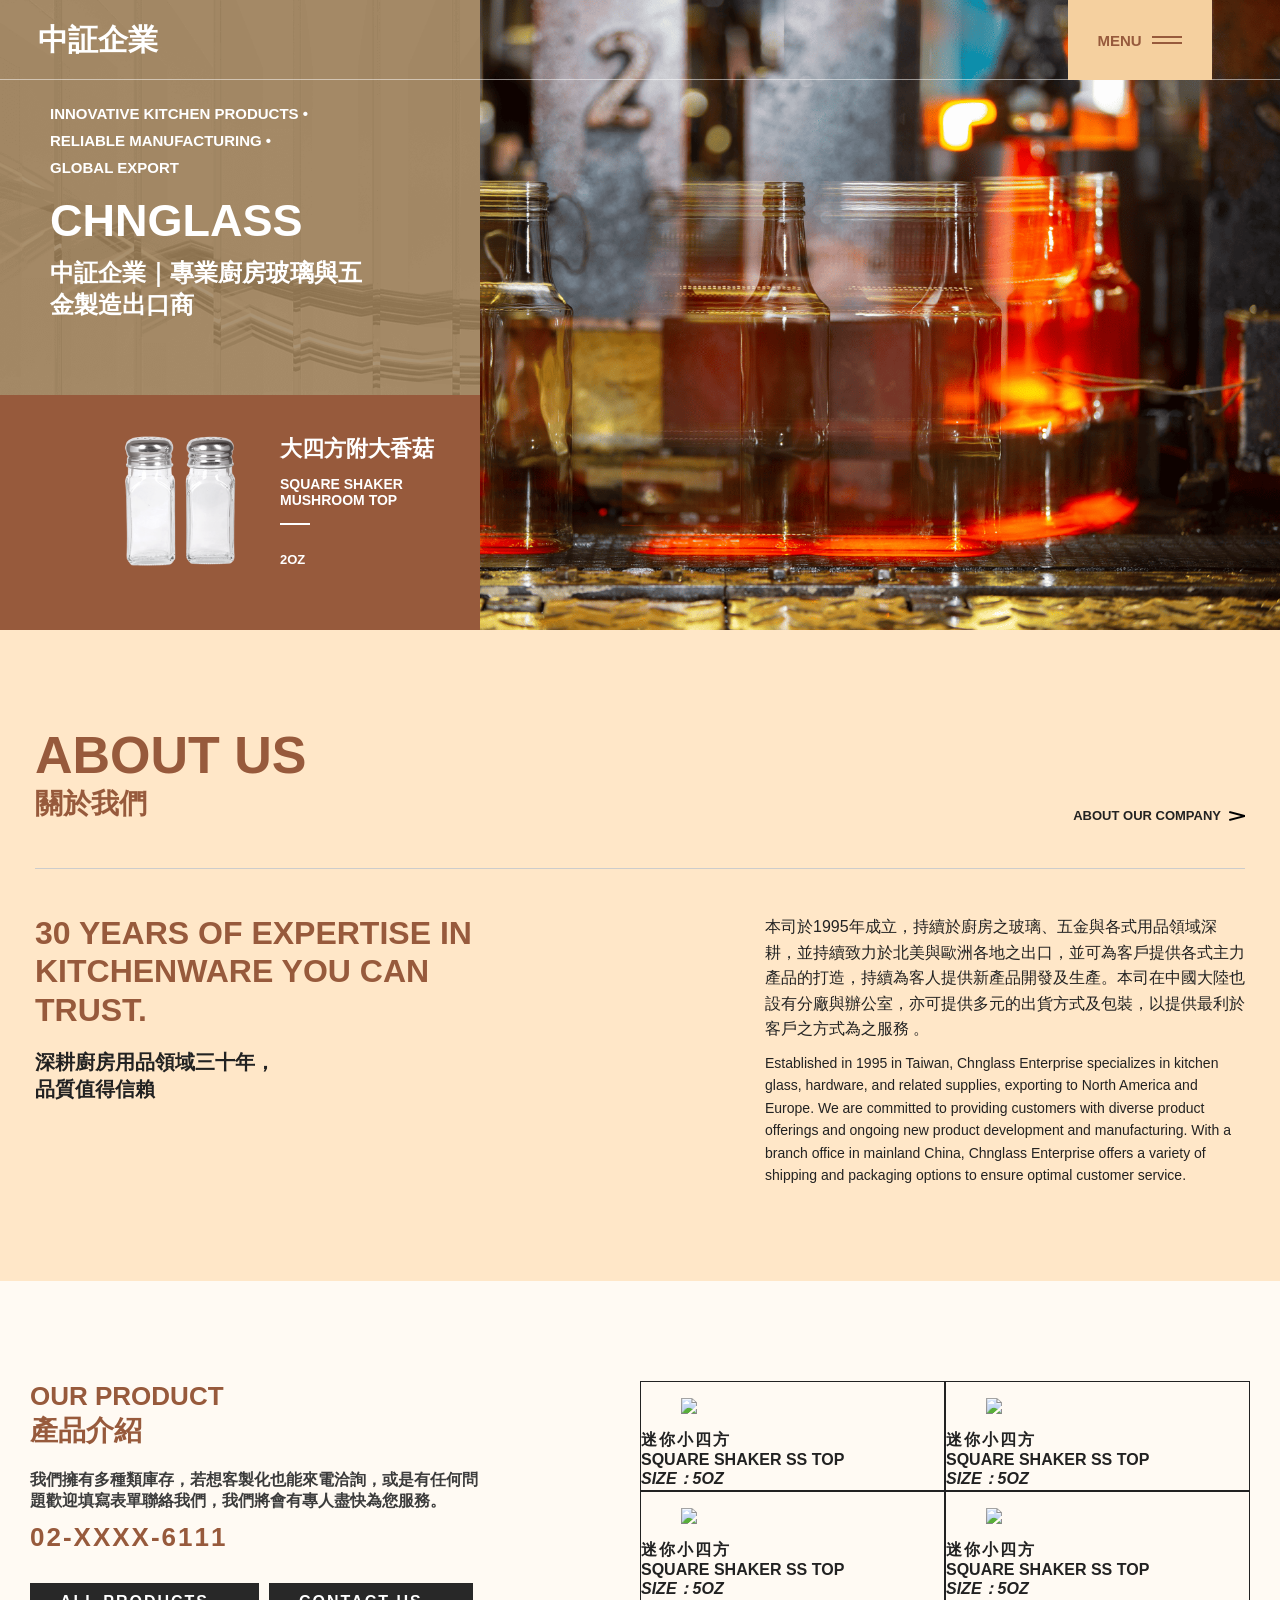
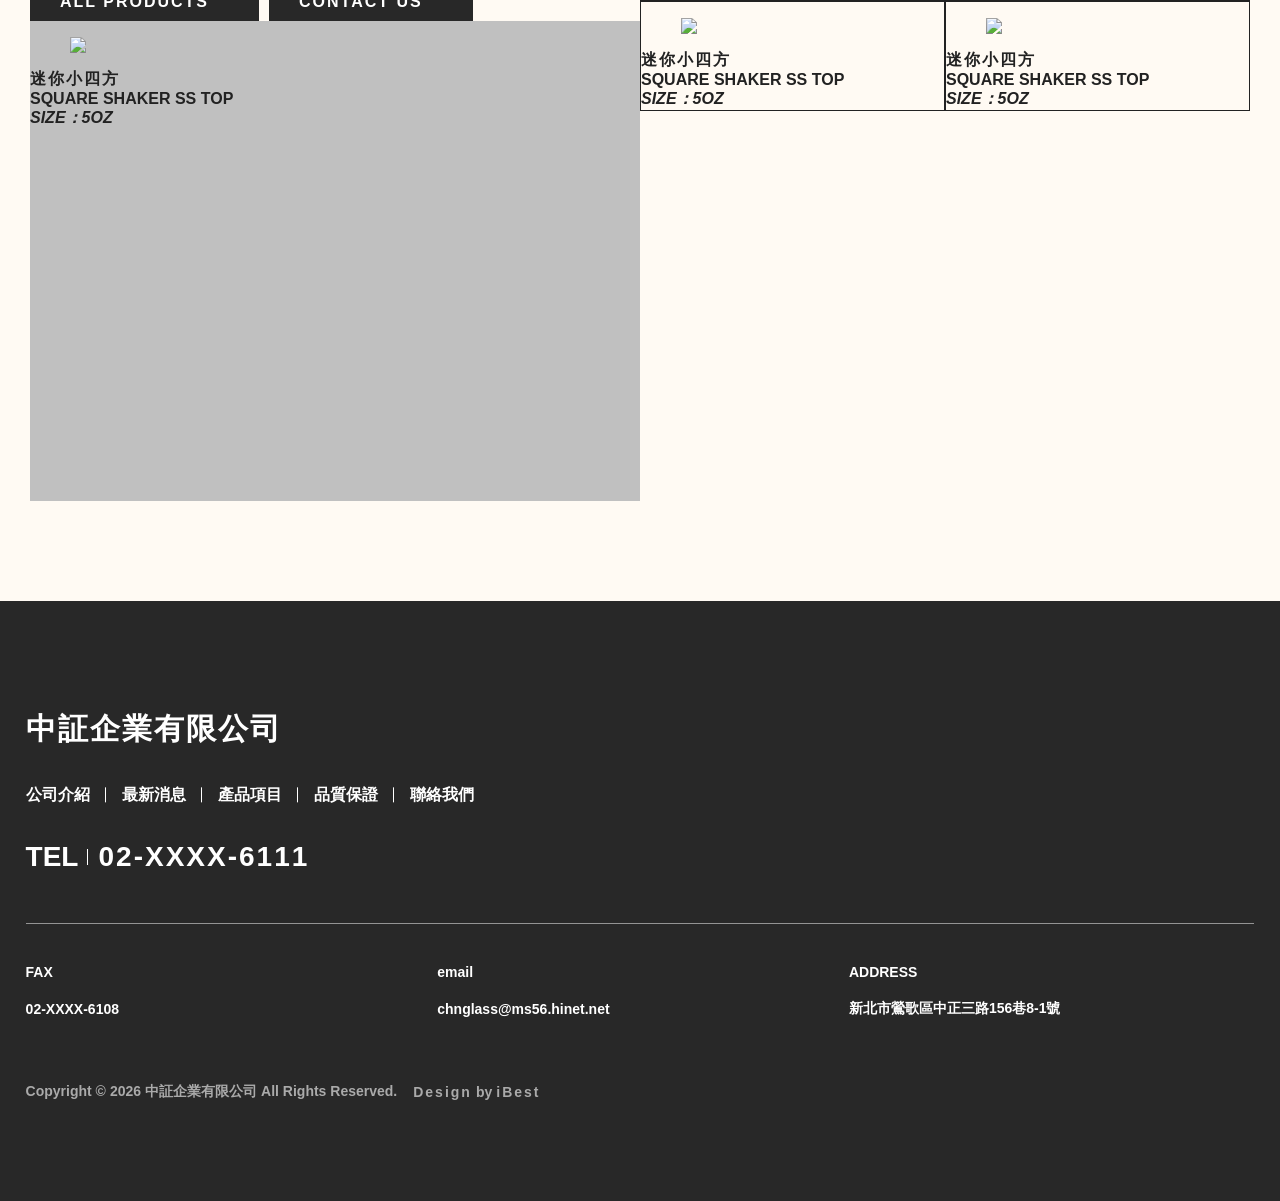
==== index.html @ 1c12baf4 "showCase 版型切版" ====
<!doctype html>
<html lang="en">
  <head>
    <meta charset="UTF-8" />
    <meta name="viewport" content="width=device-width, initial-scale=1.0" />
    <title>Chnglass</title>
    <link rel="stylesheet" href="./assets/css/style.css" />
  </head>

  <body>
    <div class="outerWrap">
      <header id="header" class="header"></header>
      <section class="hero">
        <div class="hero-inner">
          <div class="titleBox">
            <div class="titleBox-inner">
              <div class="subtitle">
                INNOVATIVE KITCHEN PRODUCTS • <br />
                RELIABLE MANUFACTURING •<br />
                GLOBAL EXPORT
              </div>
              <div class="title">CHNGLASS</div>
              <div class="text">中証企業｜專業廚房玻璃與五金製造出口商</div>
            </div>
          </div>
          <div class="carousel">
            <div class="img">
              <img src="./assets/images/10009.png" alt="" />
            </div>
            <div class="text">
              <div class="title">大四方附大香菇</div>
              <div class="subtitle">SQUARE SHAKER MUSHROOM TOP</div>
              <span class="model">2OZ</span>
            </div>
          </div>
          <div class="bg">
            <div class="img">
              <img src="./assets/images/banner_25.png" alt="" />
            </div>
          </div>
        </div>
      </section>
      <main id="mainArea" class="mainArea">
        <section class="aboutBox">
          <div class="about-inner">
            <div class="top">
              <div class="titleBox">
                <div class="subtitle">ABOUT US</div>
                <h2 class="title">關於我們</h2>
              </div>
              <div class="btnAbout">ABOUT OUR COMPANY</div>
            </div>
            <div class="content">
              <div class="titleBox">
                <p class="subtitle">
                  30 years of expertise in kitchenware you can trust.
                </p>
                <p class="title">
                  深耕廚房用品領域三十年，<br />
                  品質值得信賴
                </p>
              </div>
              <div class="textBox">
                <p class="textTW">
                  本司於1995年成立，持續於廚房之玻璃、五金與各式用品領域深耕，並持續致力於北美與歐洲各地之出口，並可為客戶提供各式主力產品的打造，持續為客人提供新產品開發及生產。本司在中國大陸也設有分廠與辦公室，亦可提供多元的出貨方式及包裝，以提供最利於客戶之方式為之服務
                  。
                </p>
                <p class="textEN">
                  Established in 1995 in Taiwan, Chnglass Enterprise specializes
                  in kitchen glass, hardware, and related supplies, exporting to
                  North America and Europe. We are committed to providing
                  customers with diverse product offerings and ongoing new
                  product development and manufacturing. With a branch office in
                  mainland China, Chnglass Enterprise offers a variety of
                  shipping and packaging options to ensure optimal customer
                  service.
                </p>
              </div>
            </div>
          </div>
        </section>
        <section class="showCase">
          <div class="showCase-inner">
            <div class="intro">
              <div class="titleBox">
                <div class="subtitle">OUR PRODUCT</div>
                <h2 class="title">產品介紹</h2>
                <div class="text">
                  我們擁有多種類庫存，若想客製化也能來電洽詢，或是有任何問題歡迎填寫表單聯絡我們，我們將會有專人盡快為您服務。
                </div>
              </div>
              <div class="tel">
                <a href="#" target="_blank">02-XXXX-6111</a>
              </div>
              <div class="btnArea">
                <div class="btn">
                  <a class=""> ALL PRODUCTS </a>
                </div>
                <div class="btn">
                  <a class=""> CONTACT US </a>
                </div>
              </div>
            </div>
            <div class="productBig">
              <div class="catalogItem">
                <figure class="img">
                  <a href="#">
                    <img
                      src="https://www.chnglasstw.com/upload/catalog_list_pic/twL_catalog_25E28_fFwiQ1LvOi.png"
                    />
                  </a>
                </figure>
                <div class="txt">
                  <div class="title">
                    <a href="#"> 迷你小四方 </a>
                  </div>
                  <div class="subtitle">SQUARE SHAKER SS TOP</div>
                  <em>SIZE：5OZ</em>
                </div>
              </div>
            </div>
            <div class="product">
              <div class="product-inner">
                <div class="card">
                  <figure class="img">
                    <a href="#">
                      <img
                        src="https://www.chnglasstw.com/upload/catalog_list_pic/twL_catalog_25E28_fFwiQ1LvOi.png"
                      />
                    </a>
                  </figure>
                  <div class="txt">
                    <div class="title">
                      <a href="#"> 迷你小四方 </a>
                    </div>
                    <div class="subtitle">SQUARE SHAKER SS TOP</div>
                    <em>SIZE：5OZ</em>
                  </div>
                </div>
                <div class="card">
                  <figure class="img">
                    <a href="#">
                      <img
                        src="https://www.chnglasstw.com/upload/catalog_list_pic/twL_catalog_25E28_fFwiQ1LvOi.png"
                      />
                    </a>
                  </figure>
                  <div class="txt">
                    <div class="title">
                      <a href="#"> 迷你小四方 </a>
                    </div>
                    <div class="subtitle">SQUARE SHAKER SS TOP</div>
                    <em>SIZE：5OZ</em>
                  </div>
                </div>
                <div class="card">
                  <figure class="img">
                    <a href="#">
                      <img
                        src="https://www.chnglasstw.com/upload/catalog_list_pic/twL_catalog_25E28_fFwiQ1LvOi.png"
                      />
                    </a>
                  </figure>
                  <div class="txt">
                    <div class="title">
                      <a href="#"> 迷你小四方 </a>
                    </div>
                    <div class="subtitle">SQUARE SHAKER SS TOP</div>
                    <em>SIZE：5OZ</em>
                  </div>
                </div>
                <div class="card">
                  <figure class="img">
                    <a href="#">
                      <img
                        src="https://www.chnglasstw.com/upload/catalog_list_pic/twL_catalog_25E28_fFwiQ1LvOi.png"
                      />
                    </a>
                  </figure>
                  <div class="txt">
                    <div class="title">
                      <a href="#"> 迷你小四方 </a>
                    </div>
                    <div class="subtitle">SQUARE SHAKER SS TOP</div>
                    <em>SIZE：5OZ</em>
                  </div>
                </div>
                <div class="card">
                  <figure class="img">
                    <a href="#">
                      <img
                        src="https://www.chnglasstw.com/upload/catalog_list_pic/twL_catalog_25E28_fFwiQ1LvOi.png"
                      />
                    </a>
                  </figure>
                  <div class="txt">
                    <div class="title">
                      <a href="#"> 迷你小四方 </a>
                    </div>
                    <div class="subtitle">SQUARE SHAKER SS TOP</div>
                    <em>SIZE：5OZ</em>
                  </div>
                </div>
                <div class="card">
                  <figure class="img">
                    <a href="#">
                      <img
                        src="https://www.chnglasstw.com/upload/catalog_list_pic/twL_catalog_25E28_fFwiQ1LvOi.png"
                      />
                    </a>
                  </figure>
                  <div class="txt">
                    <div class="title">
                      <a href="#"> 迷你小四方 </a>
                    </div>
                    <div class="subtitle">SQUARE SHAKER SS TOP</div>
                    <em>SIZE：5OZ</em>
                  </div>
                </div>
              </div>
            </div>
          </div>
        </section>
      </main>
      <footer id="footer" class="footer"></footer>
    </div>

    <script type="module" src="./assets/js/main.js"></script>
  </body>
</html>
---- assets/css/style.css ----
* {
  box-sizing: border-box;
}

body {
  color: #222;
  background: #d1d1d1;
  margin: 0;
  font-family: "Microsoft JhengHei", "PingFang TC", "Noto Sans TC", sans-serif;
  font-weight: 600;
}

img {
  width: 100%;
  display: block;
}

p {
  margin: 0;
  padding: 0;
}

a {
  display: block;
  text-decoration: none;
  color: inherit;
  font-weight: 600;
  letter-spacing: 2px;
}

ul {
  margin: 0;
  padding: 0;
}

li {
  list-style: none;
}

.header {
  position: fixed;
  top: 0;
  width: 100%;
}
.header .header-inner {
  position: relative;
  display: flex;
  justify-content: space-between;
  align-items: center;
  max-width: 1380px;
  height: 80px;
  margin: 0 auto;
  padding-inline: clamp(20px, 3vw, 50px);
  transition: background-color 0.6s ease 0.1s, padding 0.8s ease-in-out 0.1s;
  color: #fff;
}
.header .header-inner::after {
  content: "";
  position: absolute;
  top: 0;
  left: 0;
  width: 100%;
  height: 0;
  background: #975a3c;
  z-index: -1;
  transition: height 0.3s ease;
}
.header .header-inner::before {
  content: "";
  position: absolute;
  left: 50%;
  bottom: 0;
  transform: translateX(-50%);
  background-color: rgba(255, 255, 255, 0.5);
  height: 1px;
  width: 100%;
  z-index: -2;
}
.header .header-inner.is-scrolled::after {
  height: 100%;
}
.header .logo {
  font-size: 30px;
  font-weight: 600;
}
.header .rightBox {
  height: 100%;
}
.header .rightBox .menuToggler {
  display: flex;
  align-items: center;
  justify-content: center;
  gap: 10px;
  color: #975a3c;
  background-color: #f5d09f;
  font-size: 15px;
  font-weight: 800;
  width: 144px;
  height: 80px;
  padding: 10px;
  margin-right: 30px;
  cursor: pointer;
}
.header .rightBox .menuToggler .text {
  display: block;
}
.header .rightBox .menuToggler .text.close {
  display: none;
}
.header .rightBox .menuToggler .line {
  position: relative;
  width: 30px;
  height: 8px;
}
.header .rightBox .menuToggler .line::after, .header .rightBox .menuToggler .line::before {
  content: "";
  position: absolute;
  left: 0;
  height: 2px;
  width: 100%;
  background-color: #975a3c;
  transition: transform 0.2s;
}
.header .rightBox .menuToggler .line::before {
  top: 0;
}
.header .rightBox .menuToggler .line::after {
  bottom: 0;
}
.header .rightBox .menuToggler.is-open .text {
  display: none;
}
.header .rightBox .menuToggler.is-open .text.close {
  display: inline-block;
}
.header .rightBox .menuToggler.is-open .line::before {
  top: calc(50% - 1px);
  transform: rotate(45deg);
}
.header .rightBox .menuToggler.is-open .line::after {
  top: calc(50% - 1px);
  transform: rotate(-45deg);
}
.header .header-inner.is-scrolled {
  padding-inline: 50px;
}

.footer {
  background-color: #282828;
  color: #fff;
  padding-block: 100px;
}
.footer .footer-inner {
  max-width: 1310px;
  padding-inline: clamp(20px, 2vw, 35px);
  margin: 0 auto;
  display: flex;
  flex-direction: column;
  gap: 35px;
}
.footer .top {
  margin-top: 8px;
  display: flex;
  flex-wrap: wrap;
  justify-content: space-between;
  gap: 30px;
}
.footer .top .logo {
  font-size: 30px;
  font-weight: 600;
  cursor: pointer;
}
.footer .footerMenuBox .footerMenu {
  display: flex;
  gap: 16px;
  font-weight: 600;
}
.footer .footerMenuBox .footerMenu .menuItem {
  position: relative;
  transition: color 0.8s ease;
  cursor: pointer;
}
.footer .footerMenuBox .footerMenu .menuItem span {
  padding-right: 16px;
  position: relative;
}
@media (hover: hover) {
  .footer .footerMenuBox .footerMenu .menuItem:hover {
    color: #f5d09f;
  }
}
.footer .footerMenuBox .footerMenu .menuItem:not(:last-child) span::after {
  content: "";
  position: absolute;
  top: 50%;
  transform: translateY(-50%);
  right: 0;
  width: 1px;
  height: 90%;
  background-color: #fff;
}
.footer .footerInfo {
  font-size: 28px;
  font-style: normal;
}
.footer .footerInfo .tel {
  display: flex;
  margin-bottom: 50px;
}
.footer .footerInfo .tel .infoTitle {
  padding-right: 10px;
  margin-right: 10px;
  position: relative;
}
.footer .footerInfo .tel .infoTitle::after {
  content: "";
  position: absolute;
  top: 50%;
  transform: translateY(-50%);
  right: 0;
  width: 1px;
  height: 50%;
  background-color: #fff;
}
.footer .footerInfo .tel a {
  transition: color 0.8s ease;
  cursor: pointer;
}
@media (hover: hover) {
  .footer .footerInfo .tel a:hover {
    color: #f5d09f;
  }
}
.footer .footerInfo .infoList {
  display: flex;
  justify-content: space-between;
  border-top: 1px solid rgba(255, 255, 255, 0.5);
}
.footer .footerInfo .infoList .infoItem {
  flex: 0 0 33%;
  display: grid;
  gap: 20px;
  font-size: 14px;
  padding: 40px 0 30px;
}
.footer .copyrightBox {
  display: flex;
  align-items: center;
  gap: 16px;
  color: #aaaaaa;
  font-size: 14px;
}
.footer .copyrightBox .copyright p {
  display: flex;
  gap: 4px;
}
.footer .copyrightBox .ibestLink {
  display: flex;
  gap: 4px;
}

/* .outerWrap{
  width: 100%;
} */
.hero {
  color: #ffffff;
}
.hero .hero-inner {
  width: 100%;
  height: 100%;
  display: grid;
  grid-template-columns: repeat(8, 1fr);
  grid-template-rows: 62.63% 37.37%;
}
.hero .titleBox {
  grid-area: 1/1/2/4;
  display: flex;
  padding-top: 100px;
  padding-left: 50px;
  background-image: url(../images/banner-top.png);
  background-size: cover;
  background-repeat: no-repeat;
}
.hero .titleBox .titleBox-inner {
  max-width: 320px;
  margin-bottom: 100px;
  display: flex;
  flex-direction: column;
  gap: 10px;
}
.hero .titleBox .subtitle {
  font-size: 15px;
  font-weight: 600;
  line-height: 1.8;
}
.hero .titleBox .title {
  margin-top: 4px;
  font-size: 45px;
  font-weight: 900;
}
.hero .titleBox .text {
  font-size: 24px;
  font-weight: 900;
}
.hero .carousel {
  grid-area: 2/1/3/4;
  position: relative;
  background-color: #975a3c;
  display: flex;
  justify-content: flex-end;
}
.hero .carousel img {
  object-fit: cover;
  height: 200px;
  width: 200px;
}
.hero .carousel .text {
  width: 200px;
  height: 200px;
  display: flex;
  flex-direction: column;
  justify-content: flex-end;
  align-items: flex-start;
  gap: 12px;
}
.hero .carousel .text .title {
  font-size: 22px;
  font-weight: bolder;
}
.hero .carousel .text .subtitle {
  font-size: 14px;
  font-weight: bold;
}
.hero .carousel .text .subtitle::after {
  content: "";
  width: 30px;
  height: 2px;
  background-color: #fff;
  display: block;
  margin: 15px 0;
}
.hero .carousel .text .model {
  margin-bottom: 28px;
  font-size: 13px;
  font-weight: bold;
}
.hero .bg {
  grid-area: 1/4/3/9;
}
.hero .bg .img img {
  display: block;
  object-fit: cover;
}

.aboutBox {
  padding-block: 95px;
  background-color: #ffe7c8;
}
.aboutBox .about-inner {
  padding-inline: clamp(20px, 3vw, 35px);
}
.aboutBox .about-inner .top {
  display: flex;
  justify-content: space-between;
  align-items: flex-end;
  border-bottom: 1px solid #ccc;
  padding-bottom: 45px;
  margin-bottom: 45px;
}
.aboutBox .about-inner .top .titleBox {
  color: #975a3c;
  font-weight: bolder;
}
.aboutBox .about-inner .top .titleBox .subtitle {
  font-size: 52px;
}
.aboutBox .about-inner .top .titleBox .title {
  font-size: 28px;
  margin: 0;
}
.aboutBox .about-inner .top .btnAbout {
  position: relative;
  font-size: 13px;
  display: flex;
  align-items: center;
  gap: 8px;
  font-weight: 900;
}
.aboutBox .about-inner .top .btnAbout::after {
  content: "";
  width: 16px;
  height: 10px;
  right: 0;
  top: 0;
  background: url(/assets/images/arrow_btn.png);
  filter: brightness(0);
}
.aboutBox .about-inner .content {
  display: flex;
  justify-content: space-between;
  gap: 250px;
}
.aboutBox .about-inner .content .titleBox {
  flex: 1;
  font-weight: 900;
}
.aboutBox .about-inner .content .titleBox .subtitle {
  font-size: 32px;
  text-transform: uppercase;
  margin-bottom: 20px;
  color: #975a3c;
  line-height: 1.2;
}
.aboutBox .about-inner .content .titleBox .title {
  font-size: 20px;
}
.aboutBox .about-inner .content .textBox {
  flex: 1;
  font-weight: 500;
  line-height: 1.6;
}
.aboutBox .about-inner .content .textBox .textTw {
  font-size: 16px;
}
.aboutBox .about-inner .content .textBox .textEN {
  font-size: 14px;
  margin-top: 10px;
}

.showCase {
  padding-block: 100px;
  background: #fffaf3;
}
.showCase .showCase-inner {
  max-width: 1380px;
  margin: 0 auto;
  padding-inline: clamp(20px, 3vw, 30px);
  display: grid;
  grid-template-columns: repeat(4, 1fr);
  grid-template-rows: repeat(3, 1fr);
}
.showCase .intro {
  grid-area: 1/1/2/3;
  padding-right: 150px;
  color: #975a3c;
}
.showCase .intro .titleBox {
  margin-bottom: 10px;
  font-size: 26px;
}
.showCase .intro .titleBox .title {
  margin: 0;
  font-size: 28px;
}
.showCase .intro .titleBox .text {
  font-size: 16px;
  margin-top: 20px;
  color: #3c3c3c;
}
.showCase .intro .tel {
  font-size: 26px;
}
.showCase .intro .btnArea {
  margin-top: 30px;
  display: flex;
  gap: 10px;
}
.showCase .intro .btnArea .btn {
  cursor: pointer;
}
.showCase .intro .btnArea .btn a {
  padding: 10px 50px 10px 30px;
  background: #282828;
  color: #ffffff;
}
.showCase .productBig {
  grid-area: 2/1/4/3;
  background-color: #c0c0c0;
}
.showCase .product {
  grid-area: 1/3/4/5;
}
.showCase .product .product-inner {
  display: flex;
  flex-wrap: wrap;
}
.showCase .product .product-inner .card {
  flex: 0 0 50%;
  border: 1px solid;
}

/*# sourceMappingURL=style.css.map */
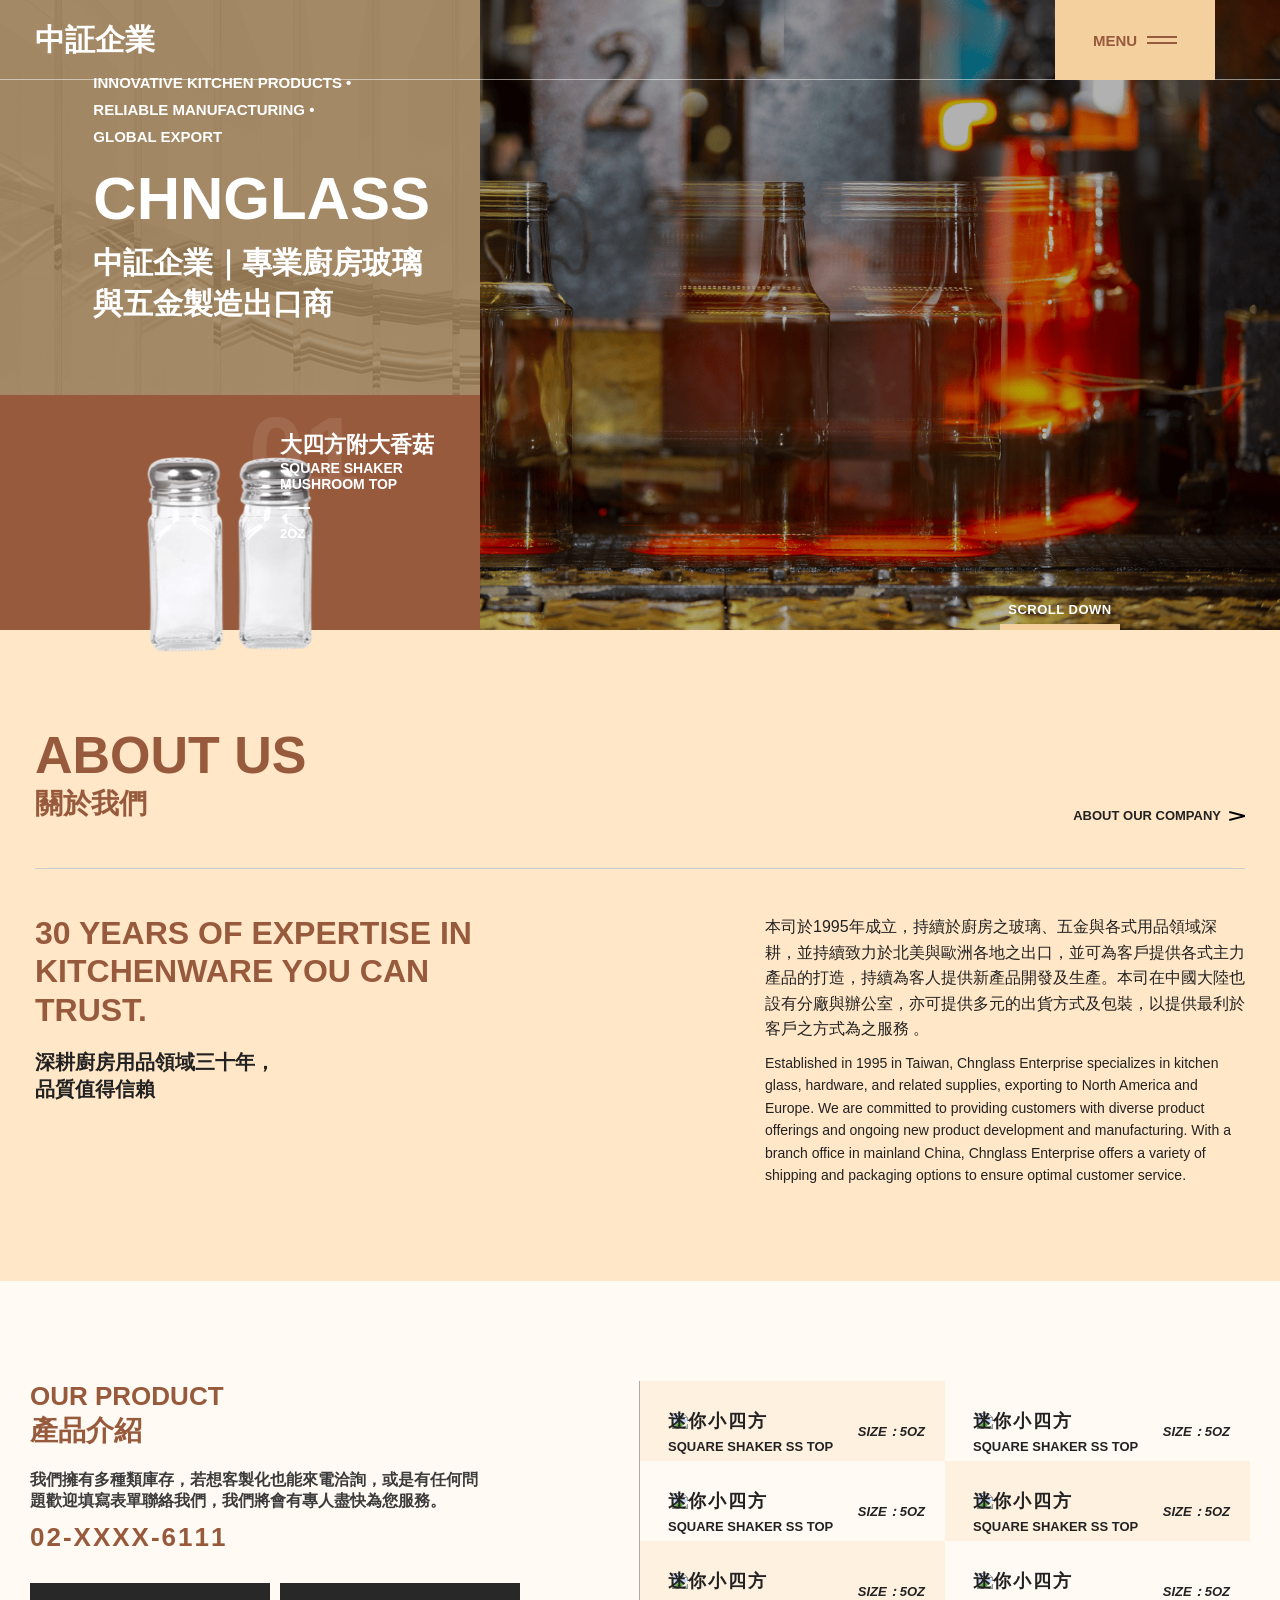
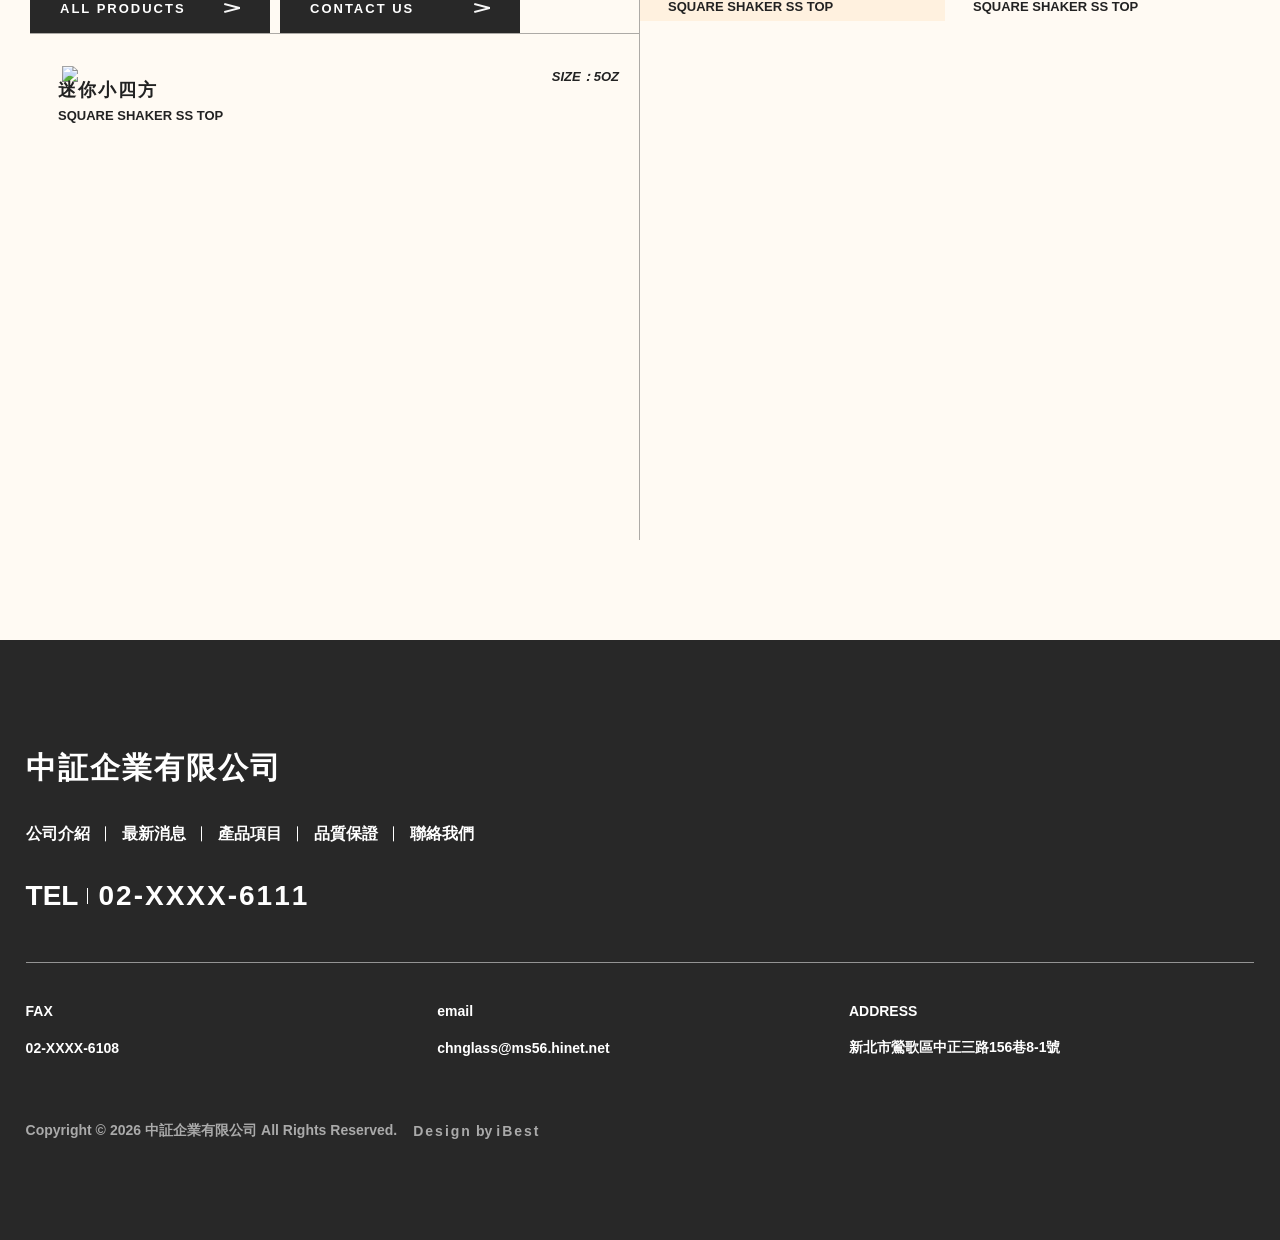
==== commit 723e68a0: "建立動畫" ====
--- a/index.html
+++ b/index.html
@@ -24,18 +24,27 @@
             </div>
           </div>
           <div class="carousel">
-            <div class="img">
-              <img src="./assets/images/10009.png" alt="" />
-            </div>
-            <div class="text">
-              <div class="title">大四方附大香菇</div>
-              <div class="subtitle">SQUARE SHAKER MUSHROOM TOP</div>
-              <span class="model">2OZ</span>
+            <div class="carousel-inner">
+              <span class="number">01</span>
+              <div class="img">
+                <img src="./assets/images/10009.png" alt="" />
+              </div>
+
+              <div class="text">
+                <div class="title">大四方附大香菇</div>
+                <div class="subtitle">SQUARE SHAKER MUSHROOM TOP</div>
+                <span class="model">2OZ</span>
+              </div>
             </div>
           </div>
           <div class="bg">
             <div class="img">
-              <img src="./assets/images/banner_25.png" alt="" />
+              <img src="./assets/images/banner___25F26YaUmQ.png" alt="" />
+            </div>
+            <div class="scrollDown">
+              <!--scrollDown-->
+              <span class="text">SCROLL DOWN</span>
+              <span class="line"></span>
             </div>
           </div>
         </div>
@@ -102,7 +111,7 @@
               </div>
             </div>
             <div class="productBig">
-              <div class="catalogItem">
+              <div class="card">
                 <figure class="img">
                   <a href="#">
                     <img
--- a/assets/css/style.css
+++ b/assets/css/style.css
@@ -41,6 +41,7 @@
   position: fixed;
   top: 0;
   width: 100%;
+  z-index: 100;
 }
 .header .header-inner {
   position: relative;
@@ -50,7 +51,7 @@
   max-width: 1380px;
   height: 80px;
   margin: 0 auto;
-  padding-inline: clamp(20px, 3vw, 50px);
+  padding-inline: clamp(20px, 3vw, 35px);
   transition: background-color 0.6s ease 0.1s, padding 0.8s ease-in-out 0.1s;
   color: #fff;
 }
@@ -95,7 +96,7 @@
   background-color: #f5d09f;
   font-size: 15px;
   font-weight: 800;
-  width: 144px;
+  width: 160px;
   height: 80px;
   padding: 10px;
   margin-right: 30px;
@@ -275,14 +276,17 @@
 .hero .titleBox {
   grid-area: 1/1/2/4;
   display: flex;
+  align-items: center;
+  justify-content: flex-end;
   padding-top: 100px;
-  padding-left: 50px;
   background-image: url(../images/banner-top.png);
   background-size: cover;
   background-repeat: no-repeat;
 }
 .hero .titleBox .titleBox-inner {
-  max-width: 320px;
+  flex: 0 0 60%;
+  margin-right: 50px;
+  max-width: 340px;
   margin-bottom: 100px;
   display: flex;
   flex-direction: column;
@@ -295,11 +299,11 @@
 }
 .hero .titleBox .title {
   margin-top: 4px;
-  font-size: 45px;
+  font-size: 60px;
   font-weight: 900;
 }
 .hero .titleBox .text {
-  font-size: 24px;
+  font-size: 30px;
   font-weight: 900;
 }
 .hero .carousel {
@@ -309,18 +313,33 @@
   display: flex;
   justify-content: flex-end;
 }
-.hero .carousel img {
+.hero .carousel .carousel-inner {
+  width: 400px;
+}
+.hero .carousel .number {
+  position: absolute;
+  top: 0;
+  right: 120px;
+  font-size: 100px;
+  color: rgba(255, 255, 255, 0.1);
+  z-index: 0;
+}
+.hero .carousel .img {
+  position: absolute;
+  z-index: 1;
+}
+.hero .carousel .img img {
   object-fit: cover;
-  height: 200px;
-  width: 200px;
+  height: 300px;
+  width: 300px;
 }
 .hero .carousel .text {
+  position: absolute;
+  right: 0;
+  bottom: 0;
   width: 200px;
   height: 200px;
-  display: flex;
-  flex-direction: column;
-  justify-content: flex-end;
-  align-items: flex-start;
+  z-index: 1;
   gap: 12px;
 }
 .hero .carousel .text .title {
@@ -345,11 +364,61 @@
   font-weight: bold;
 }
 .hero .bg {
+  position: relative;
   grid-area: 1/4/3/9;
 }
 .hero .bg .img img {
   display: block;
   object-fit: cover;
+  filter: brightness(0.7);
+}
+.hero .bg .scrollDown {
+  position: absolute;
+  bottom: 0px;
+  left: 65%;
+  width: 120px;
+  cursor: pointer;
+  z-index: 2;
+}
+.hero .bg .scrollDown .text {
+  display: block;
+  margin-bottom: 13px;
+  font-size: 13px;
+  font-weight: 900;
+  letter-spacing: 0.5px;
+  text-align: center;
+  font-family: "Raleway", sans-serif;
+}
+.hero .bg .scrollDown .line {
+  position: absolute;
+  bottom: 0px;
+  right: 0;
+  height: 6px;
+  background: rgba(245, 208, 159, 0.6);
+  width: 120px;
+  overflow: hidden;
+}
+.hero .bg .scrollDown .line:before {
+  content: "";
+  position: absolute;
+  left: 0;
+  top: 0;
+  height: 6px;
+  width: 100%;
+  background: #f5d09f;
+  animation: identifier 2.5s linear infinite;
+}
+@keyframes identifier {
+  0% {
+    width: 0;
+  }
+  50% {
+    width: 100%;
+    transform: translateX(0%);
+  }
+  100% {
+    transform: translateX(100%);
+  }
 }
 
 .aboutBox {
@@ -358,6 +427,8 @@
 }
 .aboutBox .about-inner {
   padding-inline: clamp(20px, 3vw, 35px);
+  max-width: 1380px;
+  margin: 0 auto;
 }
 .aboutBox .about-inner .top {
   display: flex;
@@ -443,6 +514,8 @@
   grid-area: 1/1/2/3;
   padding-right: 150px;
   color: #975a3c;
+  border-right: 1px solid rgba(51, 51, 51, 0.4);
+  border-bottom: 1px solid rgba(51, 51, 51, 0.4);
 }
 .showCase .intro .titleBox {
   margin-bottom: 10px;
@@ -469,13 +542,123 @@
   cursor: pointer;
 }
 .showCase .intro .btnArea .btn a {
+  position: relative;
+  display: flex;
+  align-items: center;
   padding: 10px 50px 10px 30px;
   background: #282828;
   color: #ffffff;
+  font-size: 13px;
+  font-weight: 900;
+  min-width: 240px;
+  height: 50px;
+  z-index: 1;
+  overflow: hidden;
+}
+.showCase .intro .btnArea .btn a::before {
+  position: absolute;
+  content: "";
+  background-color: #975a3c;
+  left: 0;
+  top: 0px;
+  width: 100%;
+  height: 100%;
+  z-index: -1;
+  transform: translateX(-100%);
+  transition: transform 0.6s ease;
+}
+.showCase .intro .btnArea .btn a::after {
+  content: "";
+  position: absolute;
+  background-image: url(/assets/images/arrow_btn.png);
+  background-repeat: no-repeat;
+  top: calc(50% - 5px);
+  right: 30px;
+  width: 16px;
+  height: 10px;
+  transition: transform 0.6s ease;
+}
+.showCase .intro .btnArea .btn:hover a::before {
+  transform: translateX(0%);
+}
+.showCase .intro .btnArea .btn:hover a::after {
+  transform: translateX(10px);
+}
+.showCase .productBig figure,
+.showCase .product figure {
+  margin: 16px;
+}
+.showCase .productBig .card,
+.showCase .product .card {
+  position: relative;
+  cursor: pointer;
+}
+.showCase .productBig .card .img,
+.showCase .product .card .img {
+  padding: 16px;
+}
+.showCase .productBig .card .img img,
+.showCase .product .card .img img {
+  object-fit: cover;
+}
+.showCase .productBig .card .txt,
+.showCase .product .card .txt {
+  position: absolute;
+  width: 100%;
+  height: 100%;
+  top: 0;
+  padding: 28px;
+}
+.showCase .productBig .card .txt .title,
+.showCase .product .card .txt .title {
+  font-size: 18px;
+  font-weight: bolder;
+  margin-bottom: 6px;
+  transition: color 0.8s ease;
+}
+.showCase .productBig .card .txt .subtitle,
+.showCase .product .card .txt .subtitle {
+  font-size: 13px;
+}
+.showCase .productBig .card .txt em,
+.showCase .product .card .txt em {
+  position: absolute;
+  right: 0;
+  bottom: 0;
+  padding: 20px;
+  font-size: 13px;
+}
+.showCase .productBig .card:hover .img,
+.showCase .product .card:hover .img {
+  animation: shockAni 0.6s ease-in-out infinite;
+}
+.showCase .productBig .card:hover .title,
+.showCase .product .card:hover .title {
+  color: #975a3c;
+}
+@keyframes shockAni {
+  0% {
+    transform: rotate(0deg);
+  }
+  20% {
+    transform: rotate(10deg);
+  }
+  40% {
+    transform: rotate(-10deg);
+  }
+  60% {
+    transform: rotate(10deg);
+  }
+  80% {
+    transform: rotate(-10deg);
+  }
+  100% {
+    transform: rotate(0deg);
+  }
 }
 .showCase .productBig {
   grid-area: 2/1/4/3;
-  background-color: #c0c0c0;
+  border-right: 1px solid rgba(51, 51, 51, 0.4);
 }
 .showCase .product {
   grid-area: 1/3/4/5;
@@ -486,7 +669,10 @@
 }
 .showCase .product .product-inner .card {
   flex: 0 0 50%;
-  border: 1px solid;
+}
+.showCase .product .product-inner .card:nth-child(4n+1),
+.showCase .product .product-inner .card:nth-child(4n+4) {
+  background-color: #fff1df;
 }
 
 /*# sourceMappingURL=style.css.map */
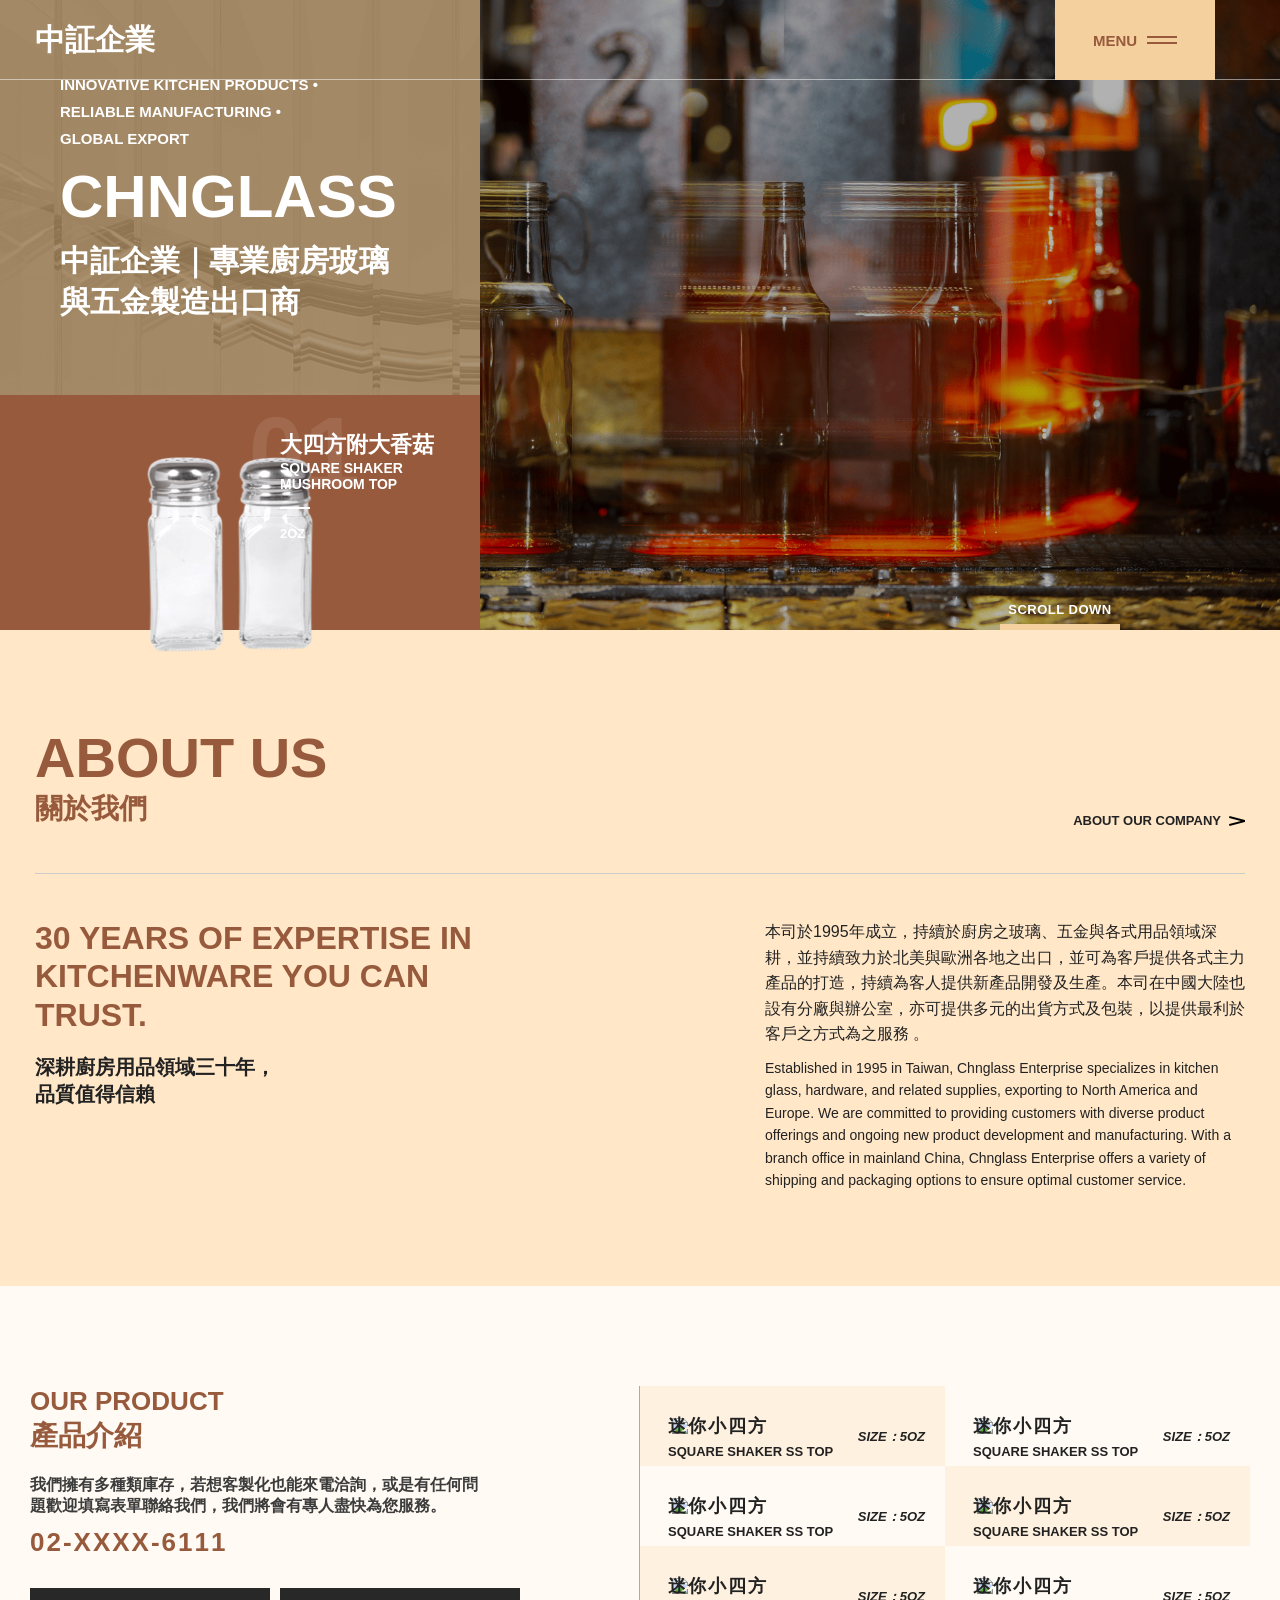
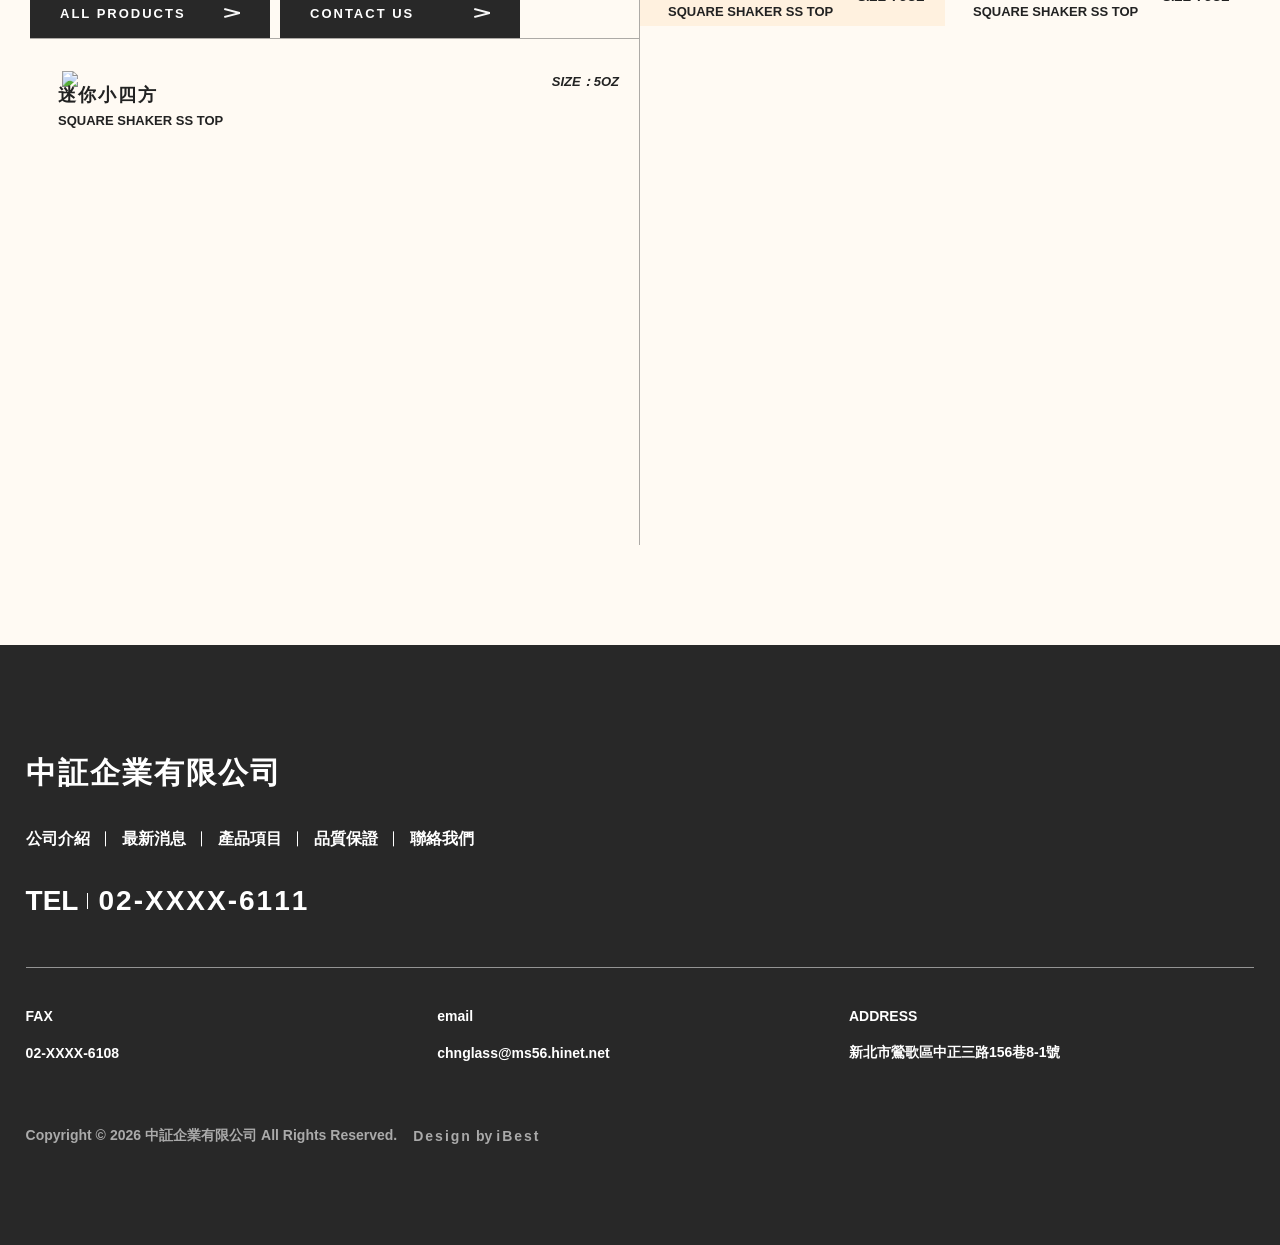
==== commit 139be40b: "命名調整" ====
--- a/index.html
+++ b/index.html
@@ -14,13 +14,13 @@
         <div class="hero-inner">
           <div class="titleBox">
             <div class="titleBox-inner">
-              <div class="subtitle">
+              <div class="text">
                 INNOVATIVE KITCHEN PRODUCTS • <br />
                 RELIABLE MANUFACTURING •<br />
                 GLOBAL EXPORT
               </div>
               <div class="title">CHNGLASS</div>
-              <div class="text">中証企業｜專業廚房玻璃與五金製造出口商</div>
+              <div class="subtitle">中証企業｜專業廚房玻璃與五金製造出口商</div>
             </div>
           </div>
           <div class="carousel">
@@ -54,8 +54,8 @@
           <div class="about-inner">
             <div class="top">
               <div class="titleBox">
-                <div class="subtitle">ABOUT US</div>
-                <h2 class="title">關於我們</h2>
+                <div class="title">ABOUT US</div>
+                <h2 class="subtitle">關於我們</h2>
               </div>
               <div class="btnAbout">ABOUT OUR COMPANY</div>
             </div>
--- a/assets/css/style.css
+++ b/assets/css/style.css
@@ -284,27 +284,25 @@
   background-repeat: no-repeat;
 }
 .hero .titleBox .titleBox-inner {
-  flex: 0 0 60%;
-  margin-right: 50px;
   max-width: 340px;
+  margin-right: 80px;
   margin-bottom: 100px;
   display: flex;
   flex-direction: column;
   gap: 10px;
 }
+.hero .titleBox .title {
+  font-size: 60px;
+  font-weight: 900;
+}
 .hero .titleBox .subtitle {
+  font-size: 30px;
+  font-weight: 700;
+}
+.hero .titleBox .text {
   font-size: 15px;
   font-weight: 600;
   line-height: 1.8;
-}
-.hero .titleBox .title {
-  margin-top: 4px;
-  font-size: 60px;
-  font-weight: 900;
-}
-.hero .titleBox .text {
-  font-size: 30px;
-  font-weight: 900;
 }
 .hero .carousel {
   grid-area: 2/1/3/4;
@@ -442,10 +440,11 @@
   color: #975a3c;
   font-weight: bolder;
 }
+.aboutBox .about-inner .top .titleBox .title {
+  font-size: 56px;
+  margin: 0;
+}
 .aboutBox .about-inner .top .titleBox .subtitle {
-  font-size: 52px;
-}
-.aboutBox .about-inner .top .titleBox .title {
   font-size: 28px;
   margin: 0;
 }
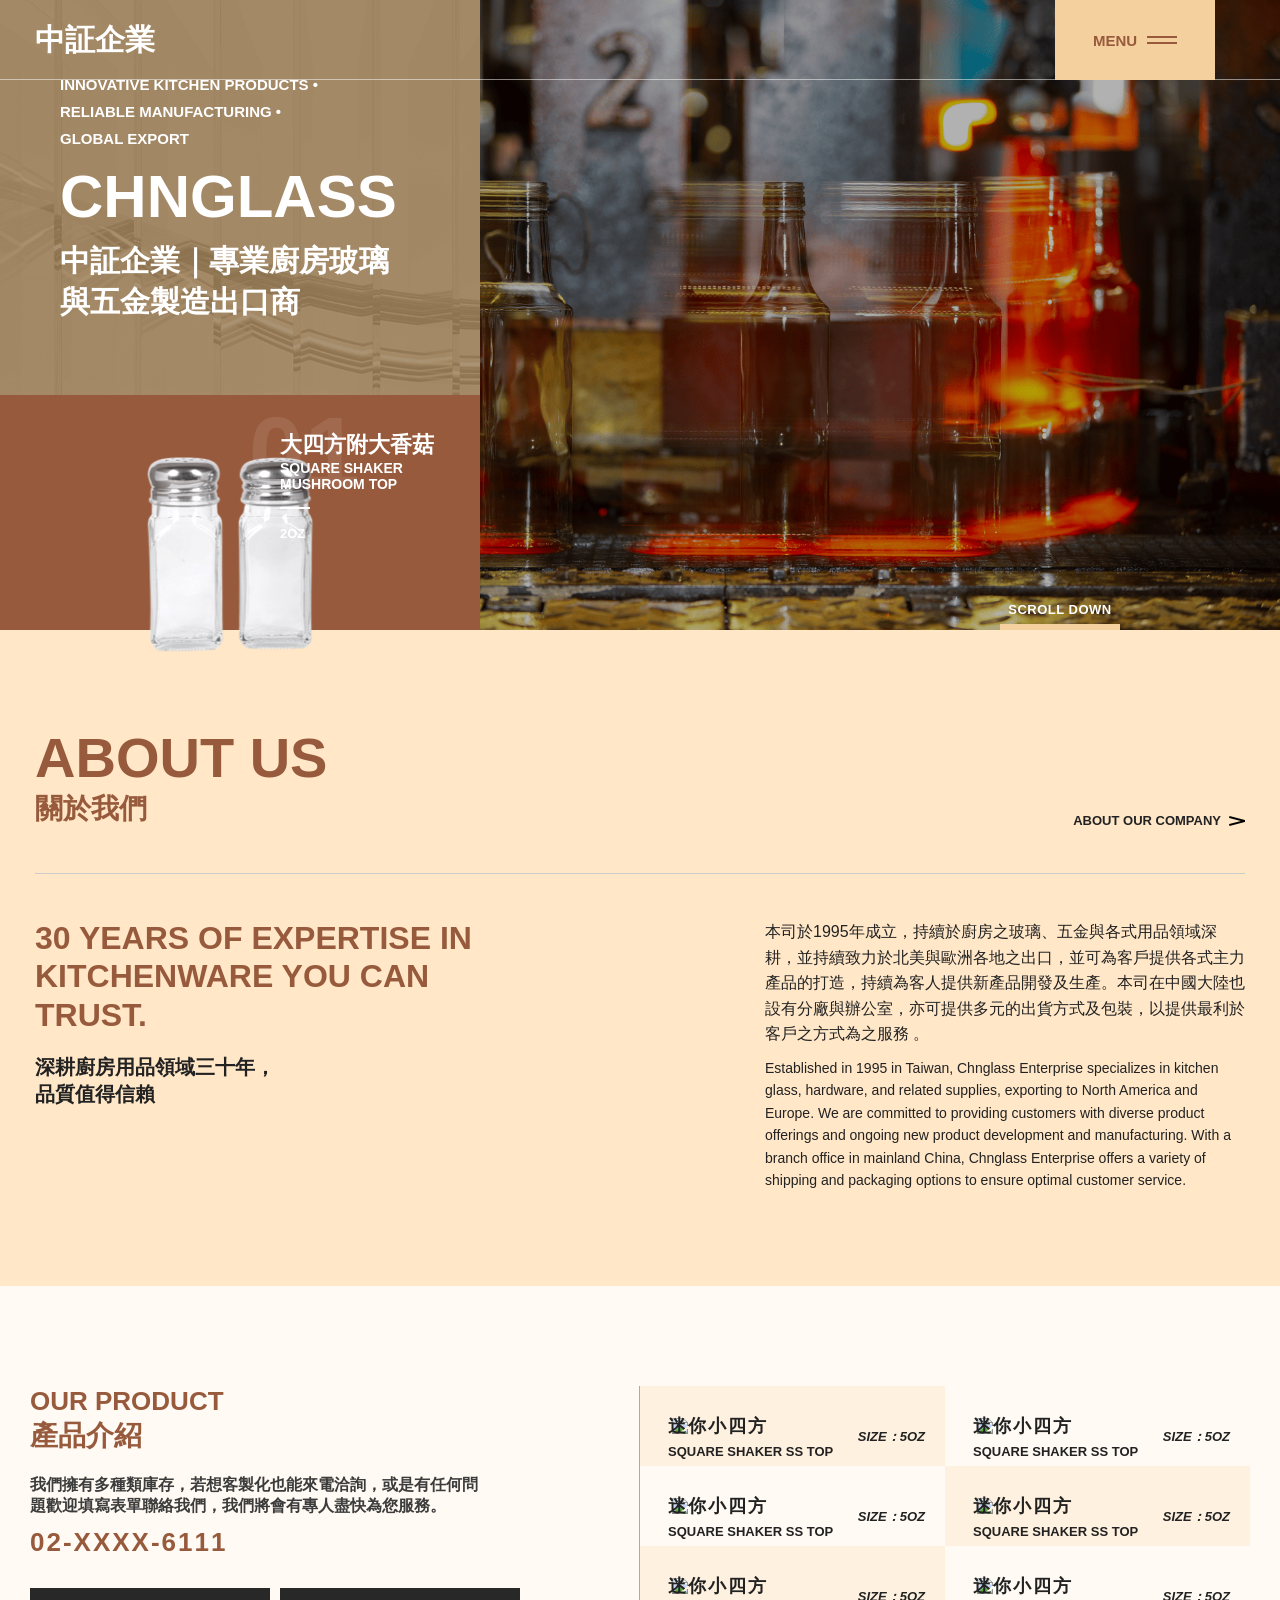
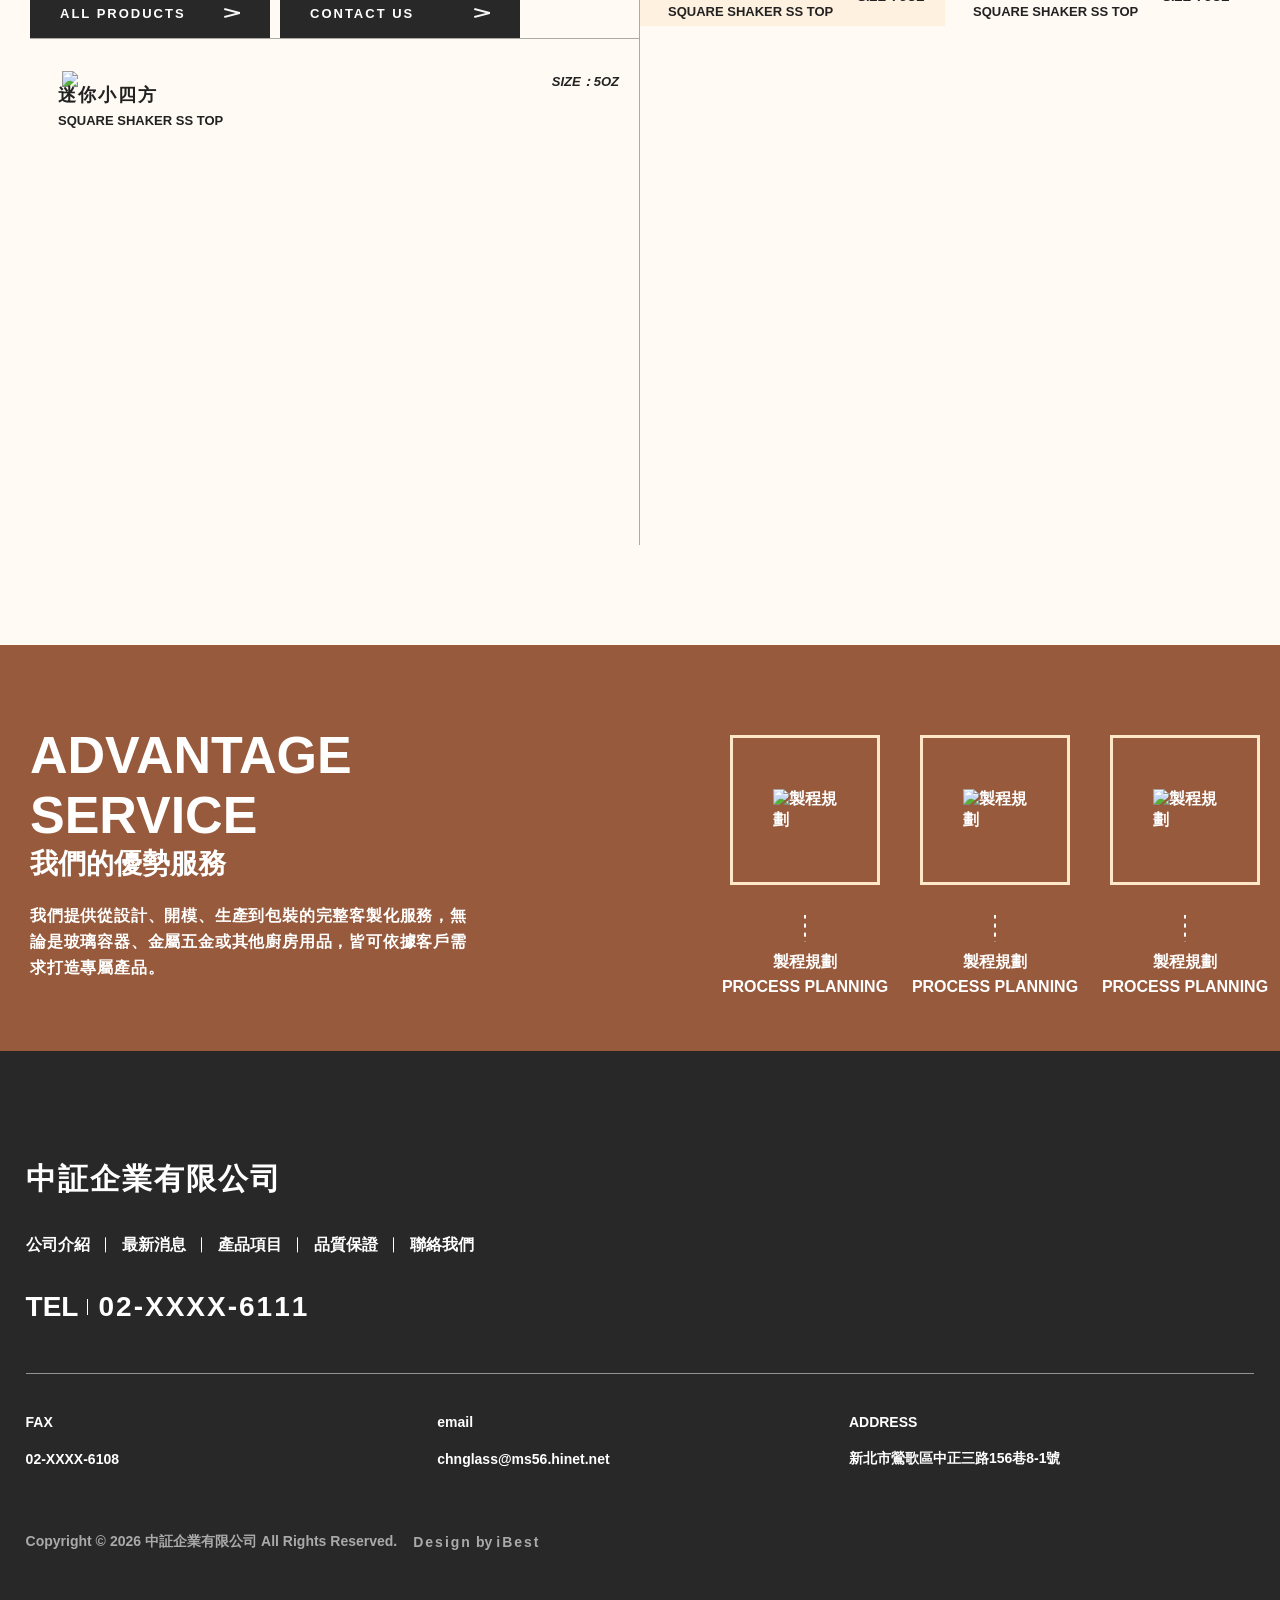
==== commit 97c61f90: "圖案製作" ====
--- a/index.html
+++ b/index.html
@@ -230,6 +230,66 @@
             </div>
           </div>
         </section>
+        <section class="advantage">
+          <div class="advantage-inner">
+            <div class="titleBox">
+              <div class="title">ADVANTAGE SERVICE</div>
+              <h2 class="subtitle">我們的優勢服務</h2>
+              <div class="text">
+                我們提供從設計、開模、生產到包裝的完整客製化服務，無論是玻璃容器、金屬五金或其他廚房用品，皆可依據客戶需求打造專屬產品。
+              </div>
+            </div>
+            <div class="dataBOx">
+              <div class="item">
+                <figure class="Img">
+                  <img
+                    alt="製程規劃"
+                    style="opacity: 1"
+                    src="https://www.chnglasstw.com/upload/marqueepic_list/Advantages1-1__25F0419BBh.png"
+                  />
+                  <div class="circle"></div>
+                </figure>
+
+                <div class="txt">
+                  <div class="title">製程規劃</div>
+                  <div class="textEditor">
+                    <p>PROCESS PLANNING</p>
+                  </div>
+                </div>
+              </div>
+              <div class="item">
+                <figure class="Img">
+                  <img
+                    alt="製程規劃"
+                    style="opacity: 1"
+                    src="https://www.chnglasstw.com/upload/marqueepic_list/Advantages1-1__25F0419BBh.png"
+                  />
+                  <div class="circle"></div>
+                </figure>
+
+                <div class="txt">
+                  <div class="title">製程規劃</div>
+                  <div class="textEditor"><p>PROCESS PLANNING</p></div>
+                </div>
+              </div>
+              <div class="item">
+                <figure class="Img">
+                  <img
+                    alt="製程規劃"
+                    style="opacity: 1"
+                    src="https://www.chnglasstw.com/upload/marqueepic_list/Advantages1-1__25F0419BBh.png"
+                  />
+                  <div class="circle"></div>
+                </figure>
+
+                <div class="txt">
+                  <div class="title">製程規劃</div>
+                  <div class="textEditor"><p>PROCESS PLANNING</p></div>
+                </div>
+              </div>
+            </div>
+          </div>
+        </section>
       </main>
       <footer id="footer" class="footer"></footer>
     </div>
--- a/assets/css/style.css
+++ b/assets/css/style.css
@@ -674,4 +674,86 @@
   background-color: #fff1df;
 }
 
+.advantage {
+  padding-block: 80px 35px;
+  color: #ffffff;
+  background-color: #975a3c;
+}
+.advantage .advantage-inner {
+  max-width: 1380px;
+  margin: 0 auto;
+  padding-inline: clamp(20px, 3vw, 30px);
+  display: flex;
+}
+.advantage .titleBox {
+  flex: 0 0 50%;
+  padding-right: 50px;
+}
+.advantage .titleBox .title {
+  font-family: "Inter", sans-serif;
+  font-size: 52px;
+}
+.advantage .titleBox .subtitle {
+  margin: 0;
+  font-family: "Raleway", sans-serif;
+  font-size: 28px;
+}
+.advantage .titleBox .text {
+  line-height: 1.6;
+  letter-spacing: 0.8px;
+  position: relative;
+  margin-top: 20px;
+  padding-right: 120px;
+}
+.advantage .dataBOx {
+  flex: 0 0 50%;
+  display: flex;
+  gap: 20px;
+  margin-left: 80px;
+}
+.advantage .dataBOx .item {
+  display: flex;
+  flex-direction: column;
+  align-items: center;
+  justify-content: center;
+}
+.advantage .dataBOx .item .Img {
+  display: flex;
+  align-items: center;
+  justify-content: center;
+  position: relative;
+  border: 3px solid #ffe7c8;
+  width: 150px;
+  height: 150px;
+  aspect-ratio: 1/1;
+  margin: 10px;
+}
+.advantage .dataBOx .item .Img img {
+  display: block;
+  padding: 40px;
+  object-fit: cover;
+}
+.advantage .dataBOx .item .Img .circle {
+  position: absolute;
+}
+.advantage .dataBOx .item .txt {
+  display: flex;
+  flex-direction: column;
+  align-items: center;
+  gap: 5px;
+  padding-block: 20px;
+}
+.advantage .dataBOx .item .txt::before {
+  content: "";
+  display: block;
+  width: 2px;
+  height: 27px;
+  background-image: url(/assets/images/dotted_line.png);
+  background-repeat: no-repeat;
+  background-size: cover;
+}
+.advantage .dataBOx .item .txt .title {
+  margin-top: 5px;
+}
+
 /*# sourceMappingURL=style.css.map */
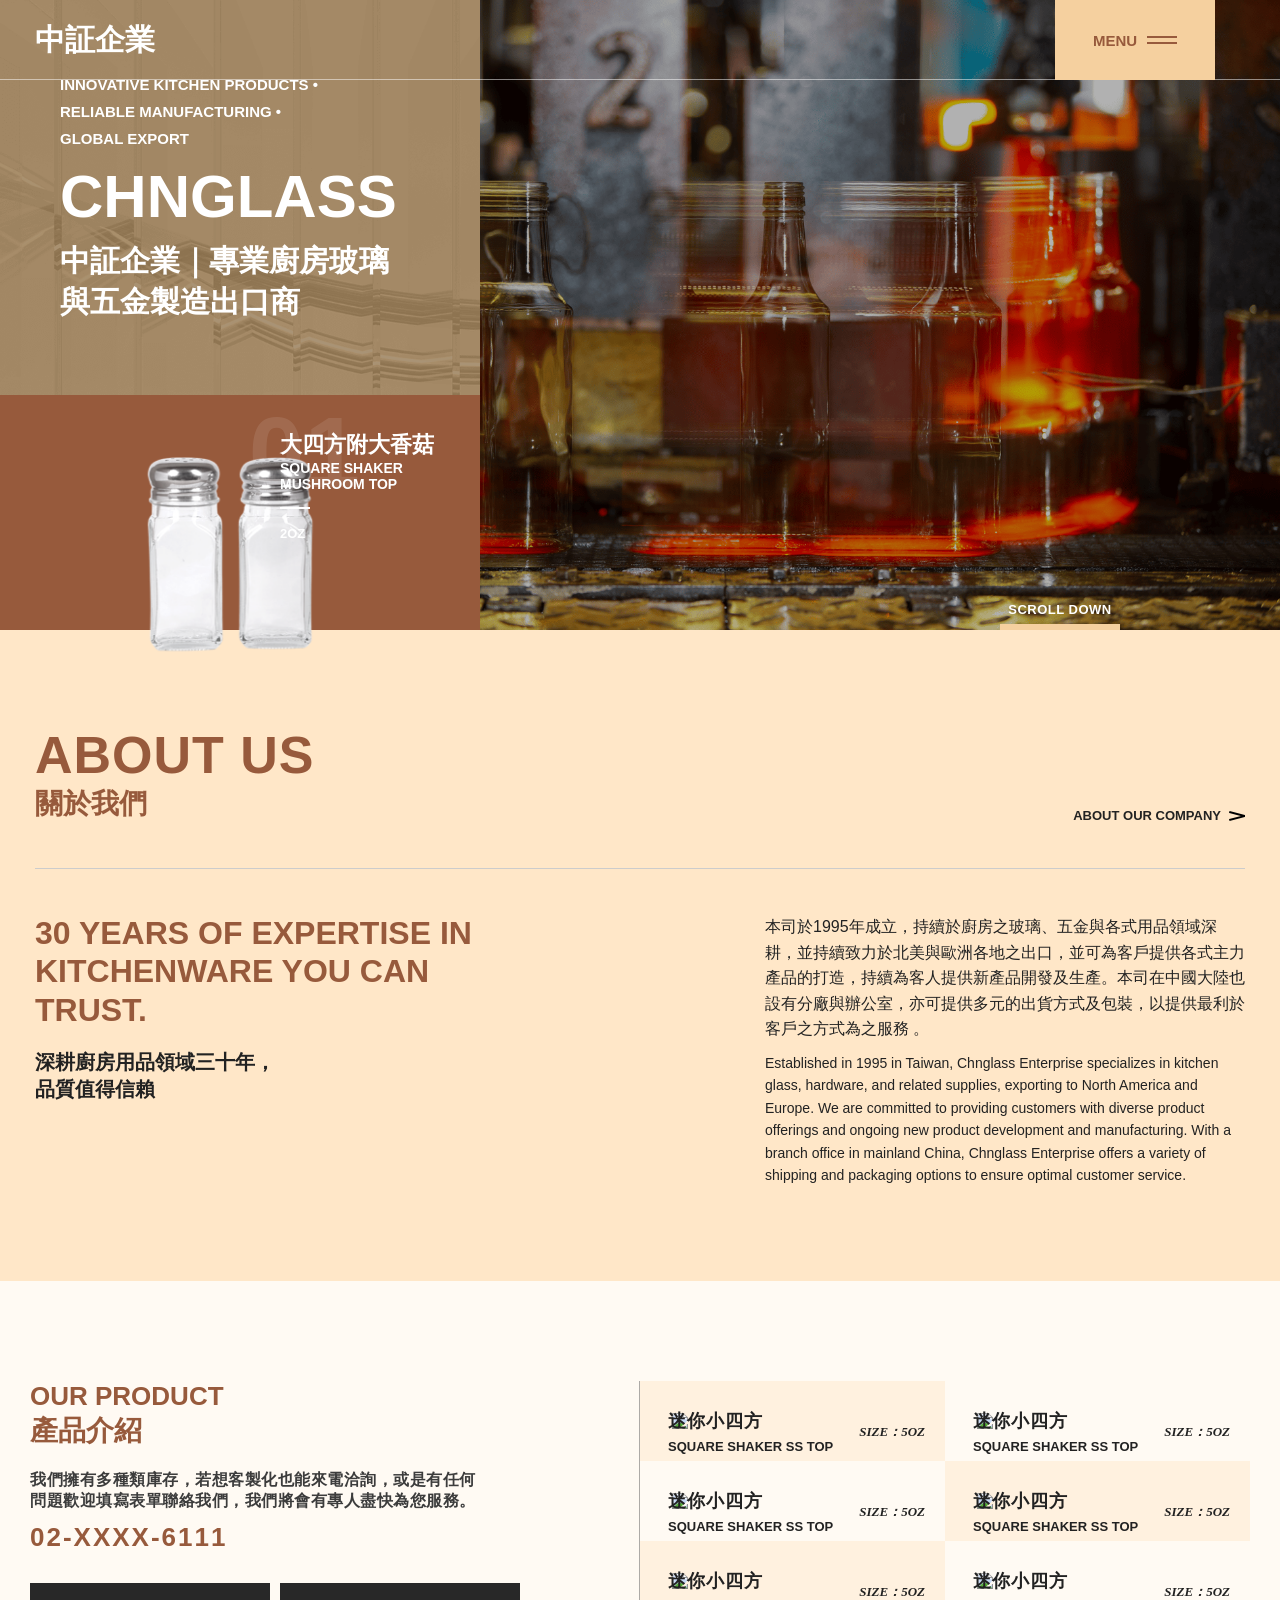
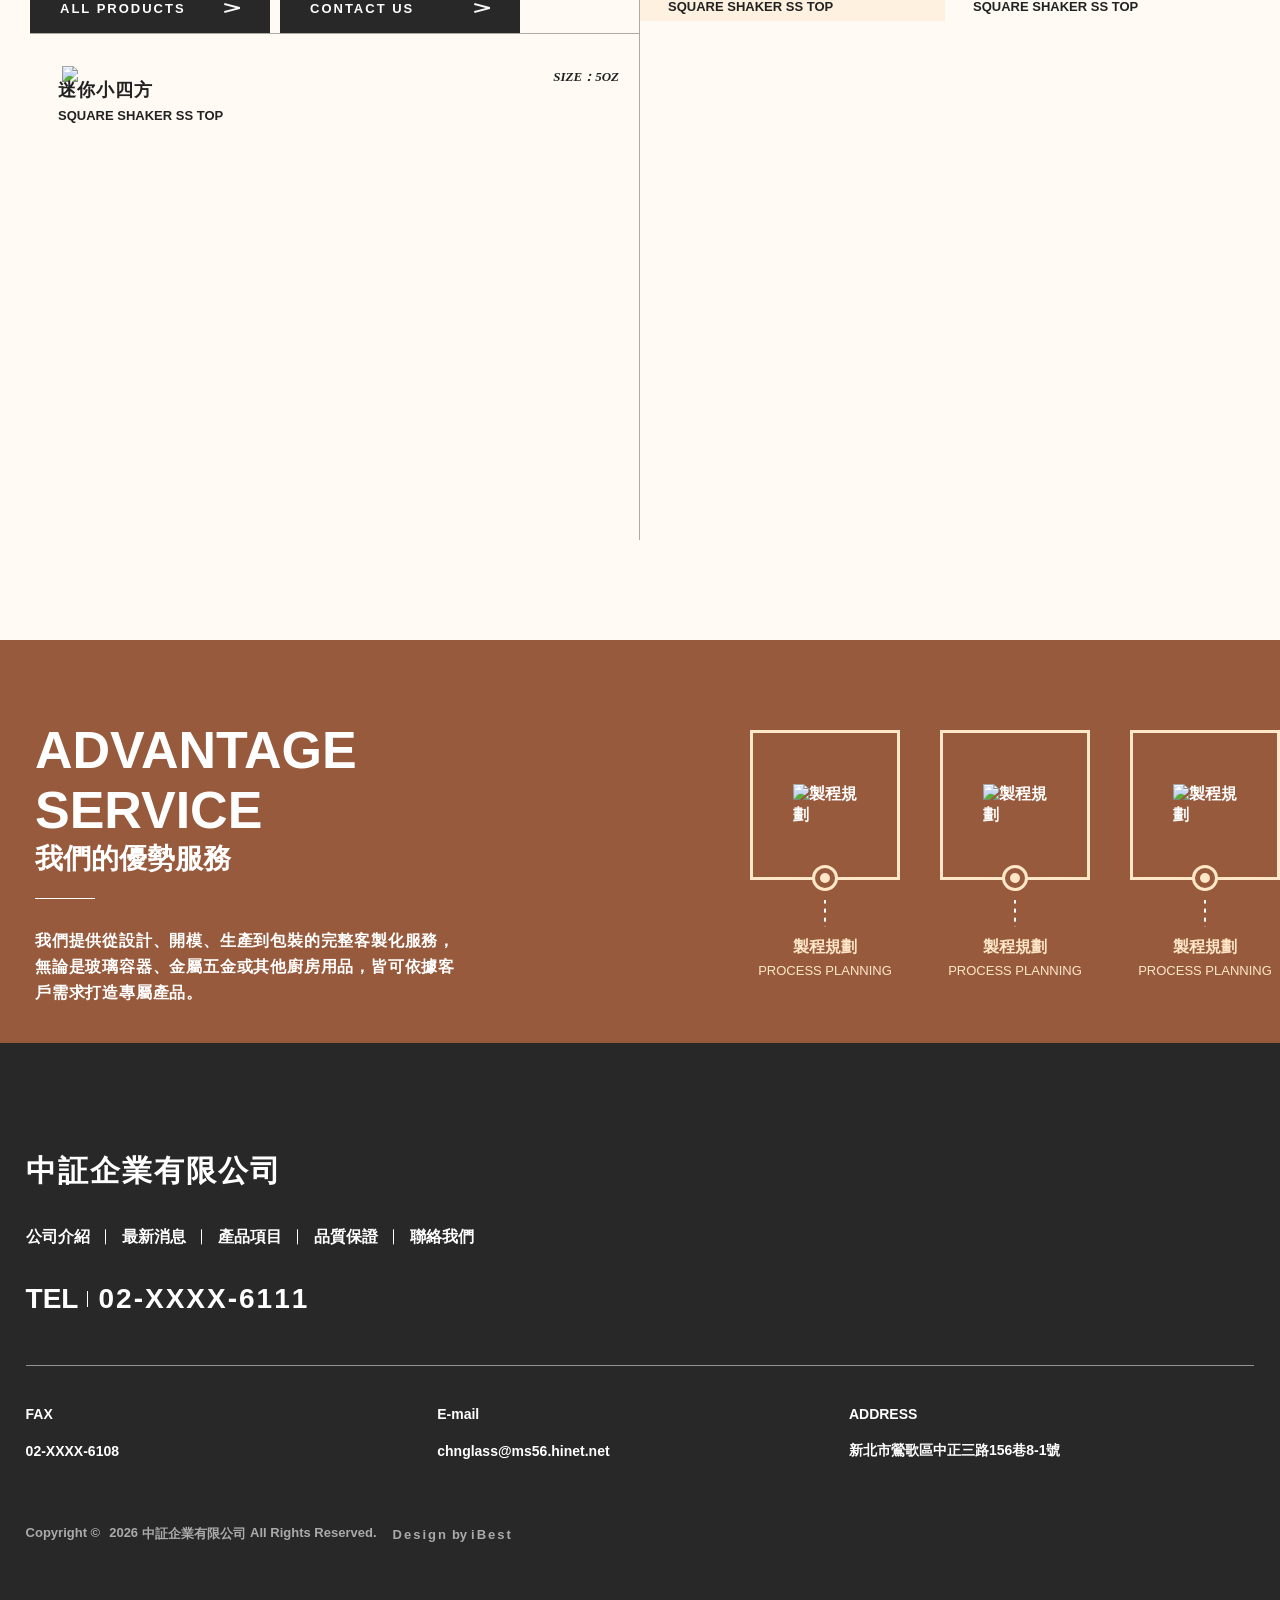
==== commit e51eca27: "advantage 切版" ====
--- a/index.html
+++ b/index.html
@@ -241,7 +241,7 @@
             </div>
             <div class="dataBOx">
               <div class="item">
-                <figure class="Img">
+                <figure class="img">
                   <img
                     alt="製程規劃"
                     style="opacity: 1"
@@ -258,7 +258,7 @@
                 </div>
               </div>
               <div class="item">
-                <figure class="Img">
+                <figure class="img">
                   <img
                     alt="製程規劃"
                     style="opacity: 1"
@@ -273,7 +273,7 @@
                 </div>
               </div>
               <div class="item">
-                <figure class="Img">
+                <figure class="img">
                   <img
                     alt="製程規劃"
                     style="opacity: 1"
--- a/assets/css/style.css
+++ b/assets/css/style.css
@@ -152,7 +152,7 @@
   padding-block: 100px;
 }
 .footer .footer-inner {
-  max-width: 1310px;
+  max-width: 1380px;
   padding-inline: clamp(20px, 2vw, 35px);
   margin: 0 auto;
   display: flex;
@@ -249,11 +249,14 @@
   align-items: center;
   gap: 16px;
   color: #aaaaaa;
-  font-size: 14px;
+  font-size: 13px;
 }
 .footer .copyrightBox .copyright p {
   display: flex;
   gap: 4px;
+}
+.footer .copyrightBox .copyright p .year {
+  margin-left: 5px;
 }
 .footer .copyrightBox .ibestLink {
   display: flex;
@@ -293,13 +296,16 @@
 }
 .hero .titleBox .title {
   font-size: 60px;
-  font-weight: 900;
+  font-weight: 700;
+  font-family: "Raleway", sans-serif;
 }
 .hero .titleBox .subtitle {
   font-size: 30px;
   font-weight: 700;
+  font-family: inherit;
 }
 .hero .titleBox .text {
+  font-family: inherit;
   font-size: 15px;
   font-weight: 600;
   line-height: 1.8;
@@ -404,9 +410,9 @@
   height: 6px;
   width: 100%;
   background: #f5d09f;
-  animation: identifier 2.5s linear infinite;
-}
-@keyframes identifier {
+  animation: lineAni 2.5s linear infinite;
+}
+@keyframes lineAni {
   0% {
     width: 0;
   }
@@ -441,12 +447,17 @@
   font-weight: bolder;
 }
 .aboutBox .about-inner .top .titleBox .title {
-  font-size: 56px;
+  font-size: 52px;
   margin: 0;
+  font-weight: 700;
+  font-family: "Inter", sans-serif;
+  letter-spacing: 1px;
 }
 .aboutBox .about-inner .top .titleBox .subtitle {
   font-size: 28px;
+  font-weight: 700;
   margin: 0;
+  font-family: "Raleway", sans-serif;
 }
 .aboutBox .about-inner .top .btnAbout {
   position: relative;
@@ -477,12 +488,15 @@
 .aboutBox .about-inner .content .titleBox .subtitle {
   font-size: 32px;
   text-transform: uppercase;
+  font-weight: bold;
   margin-bottom: 20px;
   color: #975a3c;
   line-height: 1.2;
 }
 .aboutBox .about-inner .content .titleBox .title {
   font-size: 20px;
+  font-weight: bold;
+  font-family: "Raleway", sans-serif;
 }
 .aboutBox .about-inner .content .textBox {
   flex: 1;
@@ -518,19 +532,28 @@
 }
 .showCase .intro .titleBox {
   margin-bottom: 10px;
+}
+.showCase .intro .titleBox .subtitle {
   font-size: 26px;
+  font-weight: bold;
+  font-family: "Inter", sans-serif;
 }
 .showCase .intro .titleBox .title {
   margin: 0;
   font-size: 28px;
+  font-family: "Raleway", sans-serif;
+  font-weight: 700;
 }
 .showCase .intro .titleBox .text {
   font-size: 16px;
   margin-top: 20px;
   color: #3c3c3c;
+  letter-spacing: 0.5px;
 }
 .showCase .intro .tel {
   font-size: 26px;
+  font-weight: bolder;
+  font-family: "Inter", sans-serif;
 }
 .showCase .intro .btnArea {
   margin-top: 30px;
@@ -611,13 +634,21 @@
 .showCase .productBig .card .txt .title,
 .showCase .product .card .txt .title {
   font-size: 18px;
-  font-weight: bolder;
+  font-weight: bold;
   margin-bottom: 6px;
+  font-family: "Noto Sans TC";
+  font-weight: 100 900;
   transition: color 0.8s ease;
+}
+.showCase .productBig .card .txt .title a,
+.showCase .product .card .txt .title a {
+  letter-spacing: 1px;
 }
 .showCase .productBig .card .txt .subtitle,
 .showCase .product .card .txt .subtitle {
   font-size: 13px;
+  font-family: "Raleway", sans-serif;
+  font-weight: bold;
 }
 .showCase .productBig .card .txt em,
 .showCase .product .card .txt em {
@@ -626,6 +657,7 @@
   bottom: 0;
   padding: 20px;
   font-size: 13px;
+  font-family: "Noto Sans TC";
 }
 .showCase .productBig .card:hover .img,
 .showCase .product .card:hover .img {
@@ -682,7 +714,7 @@
 .advantage .advantage-inner {
   max-width: 1380px;
   margin: 0 auto;
-  padding-inline: clamp(20px, 3vw, 30px);
+  padding-inline: clamp(20px, 3vw, 35px);
   display: flex;
 }
 .advantage .titleBox {
@@ -703,21 +735,33 @@
   letter-spacing: 0.8px;
   position: relative;
   margin-top: 20px;
+  padding-top: 30px;
   padding-right: 120px;
+}
+.advantage .titleBox .text::before {
+  content: "";
+  position: absolute;
+  background-color: #fff;
+  width: 60px;
+  height: 1px;
+  top: 0;
+  left: 0;
 }
 .advantage .dataBOx {
   flex: 0 0 50%;
   display: flex;
   gap: 20px;
-  margin-left: 80px;
+  margin-left: 100px;
 }
 .advantage .dataBOx .item {
   display: flex;
   flex-direction: column;
   align-items: center;
   justify-content: center;
-}
-.advantage .dataBOx .item .Img {
+  cursor: pointer;
+  padding: 10px;
+}
+.advantage .dataBOx .item .img {
   display: flex;
   align-items: center;
   justify-content: center;
@@ -726,15 +770,34 @@
   width: 150px;
   height: 150px;
   aspect-ratio: 1/1;
-  margin: 10px;
-}
-.advantage .dataBOx .item .Img img {
+  margin: 0px;
+  transform: translateY(0px);
+  transition: transform 0.5s ease-in-out;
+}
+.advantage .dataBOx .item .img img {
   display: block;
   padding: 40px;
   object-fit: cover;
 }
-.advantage .dataBOx .item .Img .circle {
-  position: absolute;
+.advantage .dataBOx .item .img .circle {
+  position: absolute;
+  width: 26px;
+  height: 26px;
+  border: 3px solid #ffe7c8;
+  bottom: -13.5px;
+  border-radius: 50%;
+  background-color: #975a3c;
+  display: flex;
+  justify-content: center;
+  align-items: center;
+}
+.advantage .dataBOx .item .img .circle::after {
+  content: "";
+  width: 10px;
+  height: 10px;
+  display: block;
+  background-color: #ffe7c8;
+  border-radius: 50%;
 }
 .advantage .dataBOx .item .txt {
   display: flex;
@@ -742,6 +805,7 @@
   align-items: center;
   gap: 5px;
   padding-block: 20px;
+  color: #ffe7c8;
 }
 .advantage .dataBOx .item .txt::before {
   content: "";
@@ -754,6 +818,28 @@
 }
 .advantage .dataBOx .item .txt .title {
   margin-top: 5px;
+  font-family: "Inter", sans-serif;
+}
+.advantage .dataBOx .item .txt .textEditor {
+  font-size: 13px;
+  font-weight: 500;
+  font-family: "Raleway", sans-serif;
+}
+.advantage .dataBOx .item:hover .img {
+  transform: translateY(-20px);
+}
+.advantage .dataBOx .item:hover .img .circle::after {
+  animation: circleAni 1s ease-in-out infinite;
+}
+@keyframes circleAni {
+  from {
+    opacity: 1;
+    transform: scale(1);
+  }
+  to {
+    opacity: 0;
+    transform: scale(5);
+  }
 }
 
 /*# sourceMappingURL=style.css.map */
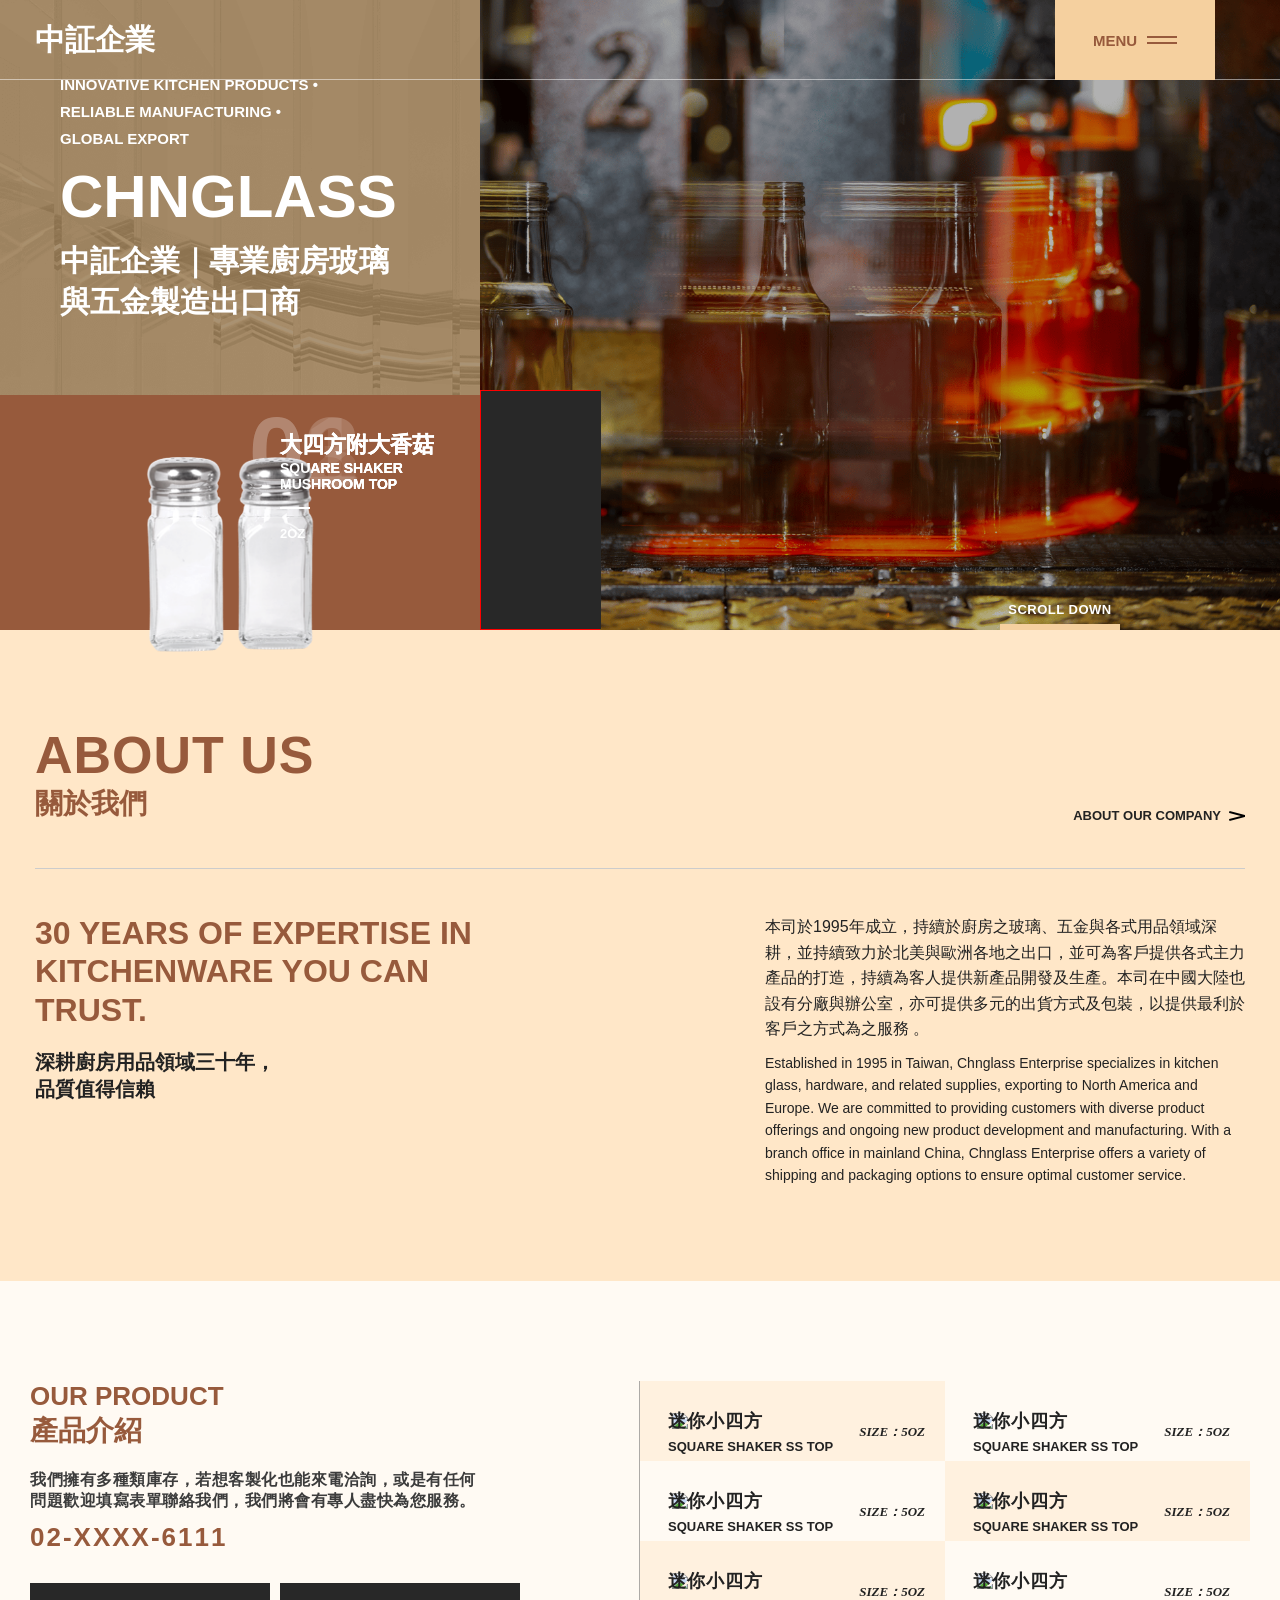
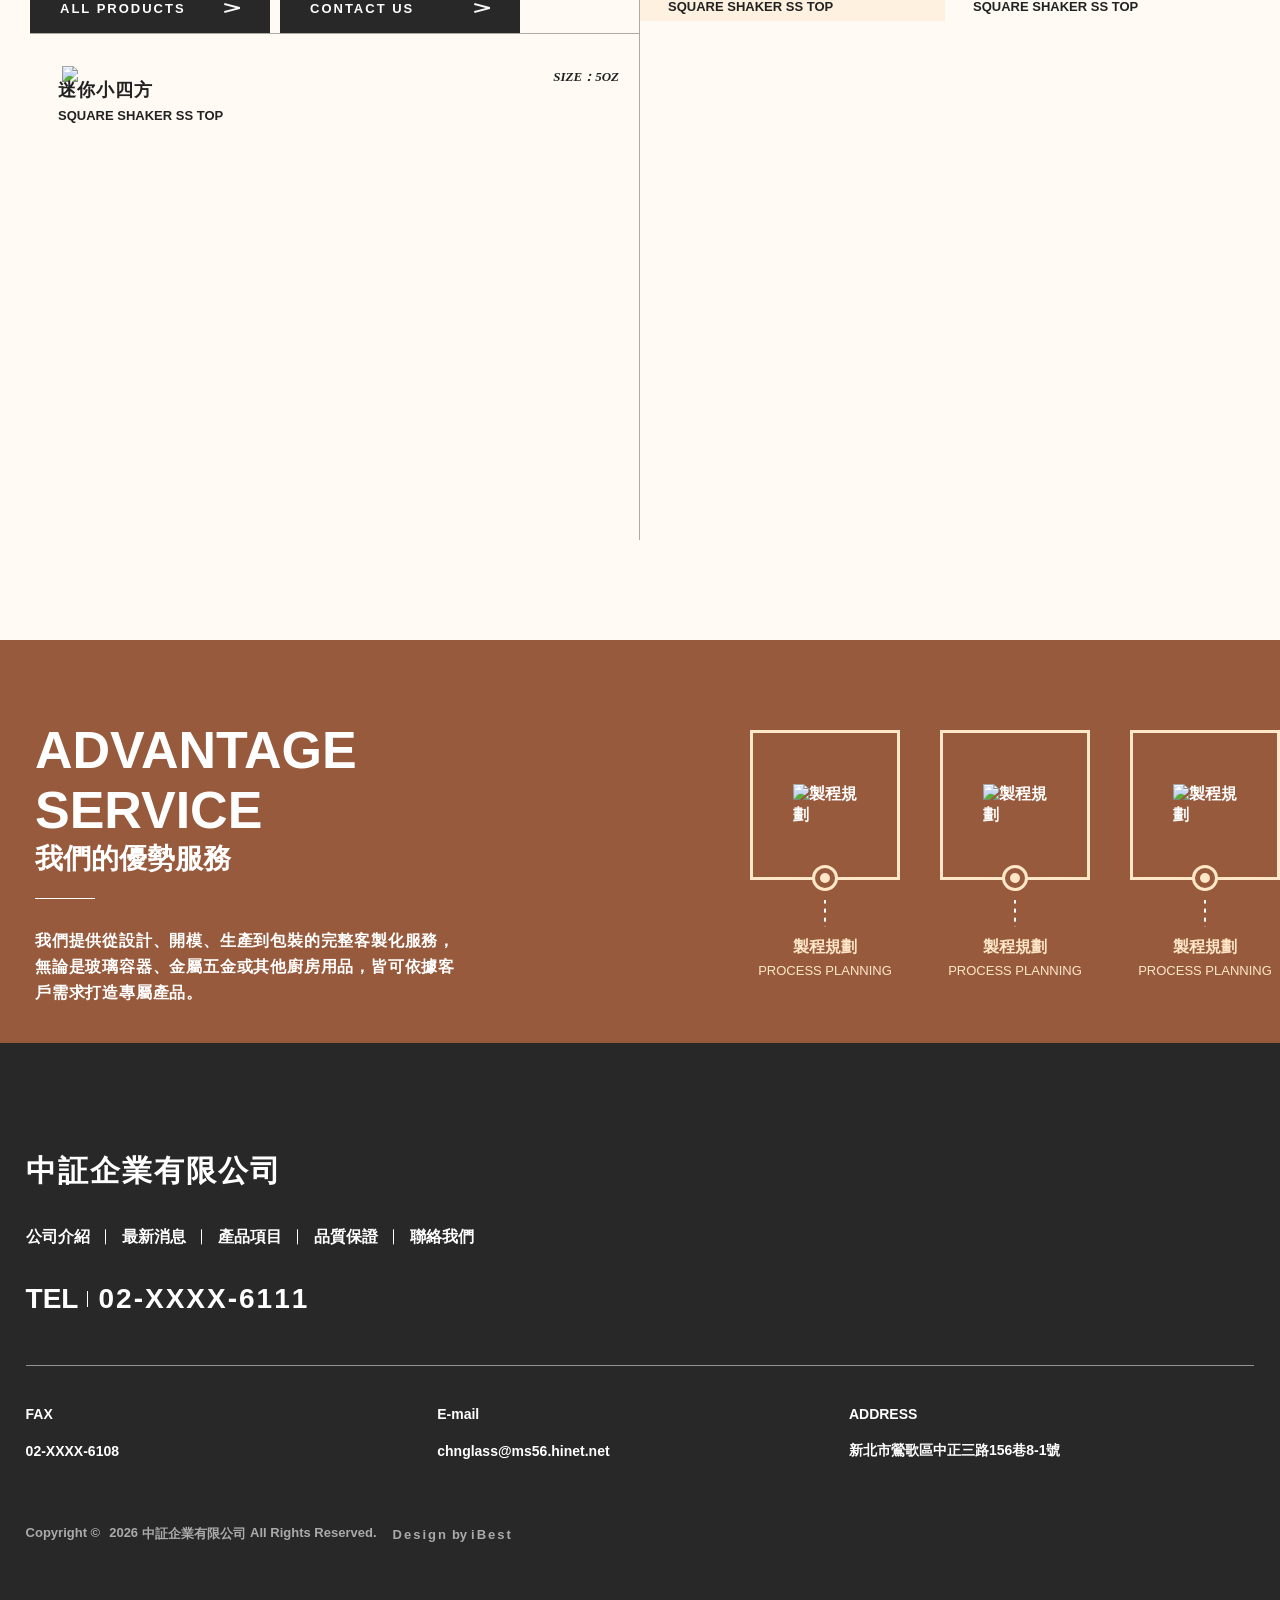
==== commit 4c36d57b: "swiper製作中" ====
--- a/index.html
+++ b/index.html
@@ -5,6 +5,11 @@
     <meta name="viewport" content="width=device-width, initial-scale=1.0" />
     <title>Chnglass</title>
     <link rel="stylesheet" href="./assets/css/style.css" />
+    <!-- Link Swiper's CSS -->
+    <link
+      rel="stylesheet"
+      href="https://cdn.jsdelivr.net/npm/swiper@12/swiper-bundle.min.css"
+    />
   </head>
 
   <body>
@@ -25,15 +30,46 @@
           </div>
           <div class="carousel">
             <div class="carousel-inner">
-              <span class="number">01</span>
-              <div class="img">
-                <img src="./assets/images/10009.png" alt="" />
-              </div>
-
-              <div class="text">
-                <div class="title">大四方附大香菇</div>
-                <div class="subtitle">SQUARE SHAKER MUSHROOM TOP</div>
-                <span class="model">2OZ</span>
+              <!-- Swiper -->
+              <div class="swiper mySwiper">
+                <div class="swiper-wrapper">
+                  <div class="swiper-slide card">
+                    <span class="number">01</span>
+                    <div class="img">
+                      <img src="./assets/images/10009.png" alt="" />
+                    </div>
+
+                    <div class="text">
+                      <div class="title">大四方附大香菇</div>
+                      <div class="subtitle">SQUARE SHAKER MUSHROOM TOP</div>
+                      <span class="model">2OZ</span>
+                    </div>
+                  </div>
+                  <div class="swiper-slide card">
+                    <span class="number">02</span>
+                    <div class="img">
+                      <img src="./assets/images/10009.png" alt="" />
+                    </div>
+
+                    <div class="text">
+                      <div class="title">大四方附大香菇</div>
+                      <div class="subtitle">SQUARE SHAKER MUSHROOM TOP</div>
+                      <span class="model">2OZ</span>
+                    </div>
+                  </div>
+                  <div class="swiper-slide card">
+                    <span class="number">03</span>
+                    <div class="img">
+                      <img src="./assets/images/10009.png" alt="" />
+                    </div>
+
+                    <div class="text">
+                      <div class="title">大四方附大香菇</div>
+                      <div class="subtitle">SQUARE SHAKER MUSHROOM TOP</div>
+                      <span class="model">2OZ</span>
+                    </div>
+                  </div>
+                </div>
               </div>
             </div>
           </div>
@@ -45,6 +81,10 @@
               <!--scrollDown-->
               <span class="text">SCROLL DOWN</span>
               <span class="line"></span>
+            </div>
+            <div class="swiper-buttons">
+              <div class="swiper-button-next"></div>
+              <div class="swiper-button-prev"></div>
             </div>
           </div>
         </div>
@@ -295,5 +335,16 @@
     </div>
 
     <script type="module" src="./assets/js/main.js"></script>
+    <!-- Swiper JS -->
+    <script src="https://cdn.jsdelivr.net/npm/swiper@12/swiper-bundle.min.js"></script>
   </body>
+  <!-- Initialize Swiper -->
+  <script>
+    var swiper = new Swiper(".mySwiper", {
+      navigation: {
+        nextEl: ".swiper-button-next",
+        prevEl: ".swiper-button-prev",
+      },
+    });
+  </script>
 </html>
--- a/assets/css/style.css
+++ b/assets/css/style.css
@@ -320,7 +320,12 @@
 .hero .carousel .carousel-inner {
   width: 400px;
 }
-.hero .carousel .number {
+.hero .carousel .swiper {
+  width: 100%;
+  height: 100%;
+  position: relative;
+}
+.hero .carousel .card .number {
   position: absolute;
   top: 0;
   right: 120px;
@@ -328,16 +333,16 @@
   color: rgba(255, 255, 255, 0.1);
   z-index: 0;
 }
-.hero .carousel .img {
+.hero .carousel .card .img {
   position: absolute;
   z-index: 1;
 }
-.hero .carousel .img img {
+.hero .carousel .card .img img {
   object-fit: cover;
   height: 300px;
   width: 300px;
 }
-.hero .carousel .text {
+.hero .carousel .card .text {
   position: absolute;
   right: 0;
   bottom: 0;
@@ -346,15 +351,15 @@
   z-index: 1;
   gap: 12px;
 }
-.hero .carousel .text .title {
+.hero .carousel .card .text .title {
   font-size: 22px;
   font-weight: bolder;
 }
-.hero .carousel .text .subtitle {
+.hero .carousel .card .text .subtitle {
   font-size: 14px;
   font-weight: bold;
 }
-.hero .carousel .text .subtitle::after {
+.hero .carousel .card .text .subtitle::after {
   content: "";
   width: 30px;
   height: 2px;
@@ -362,7 +367,7 @@
   display: block;
   margin: 15px 0;
 }
-.hero .carousel .text .model {
+.hero .carousel .card .text .model {
   margin-bottom: 28px;
   font-size: 13px;
   font-weight: bold;
@@ -423,6 +428,25 @@
   100% {
     transform: translateX(100%);
   }
+}
+.hero .bg .swiper-buttons {
+  position: absolute;
+  left: 0;
+  bottom: 0px;
+  width: 120px;
+  height: 240px;
+  z-index: 10;
+  display: flex;
+  flex-direction: column;
+  border: 1px solid red;
+}
+.hero .bg .swiper-button-prev,
+.hero .bg .swiper-button-next {
+  display: block;
+  width: 120px;
+  height: 120px;
+  background-color: #282828;
+  margin: 0;
 }
 
 .aboutBox {
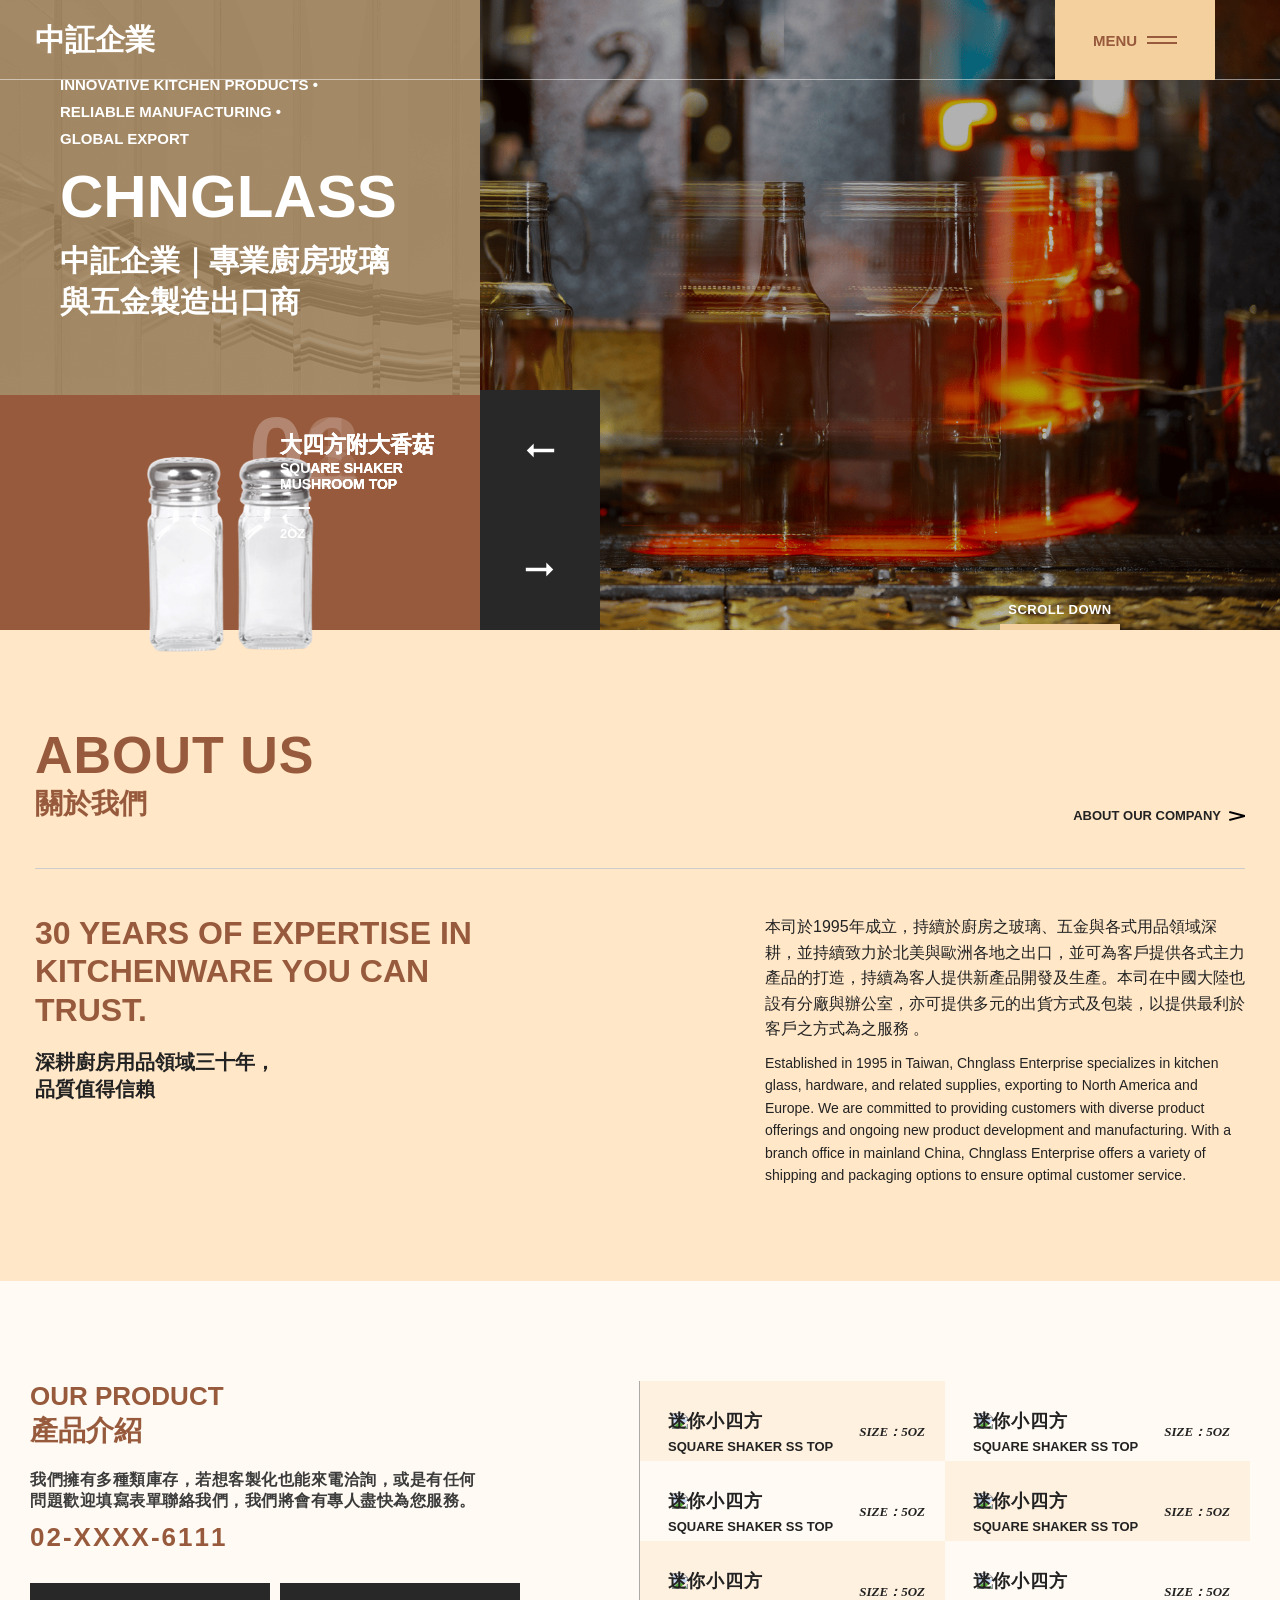
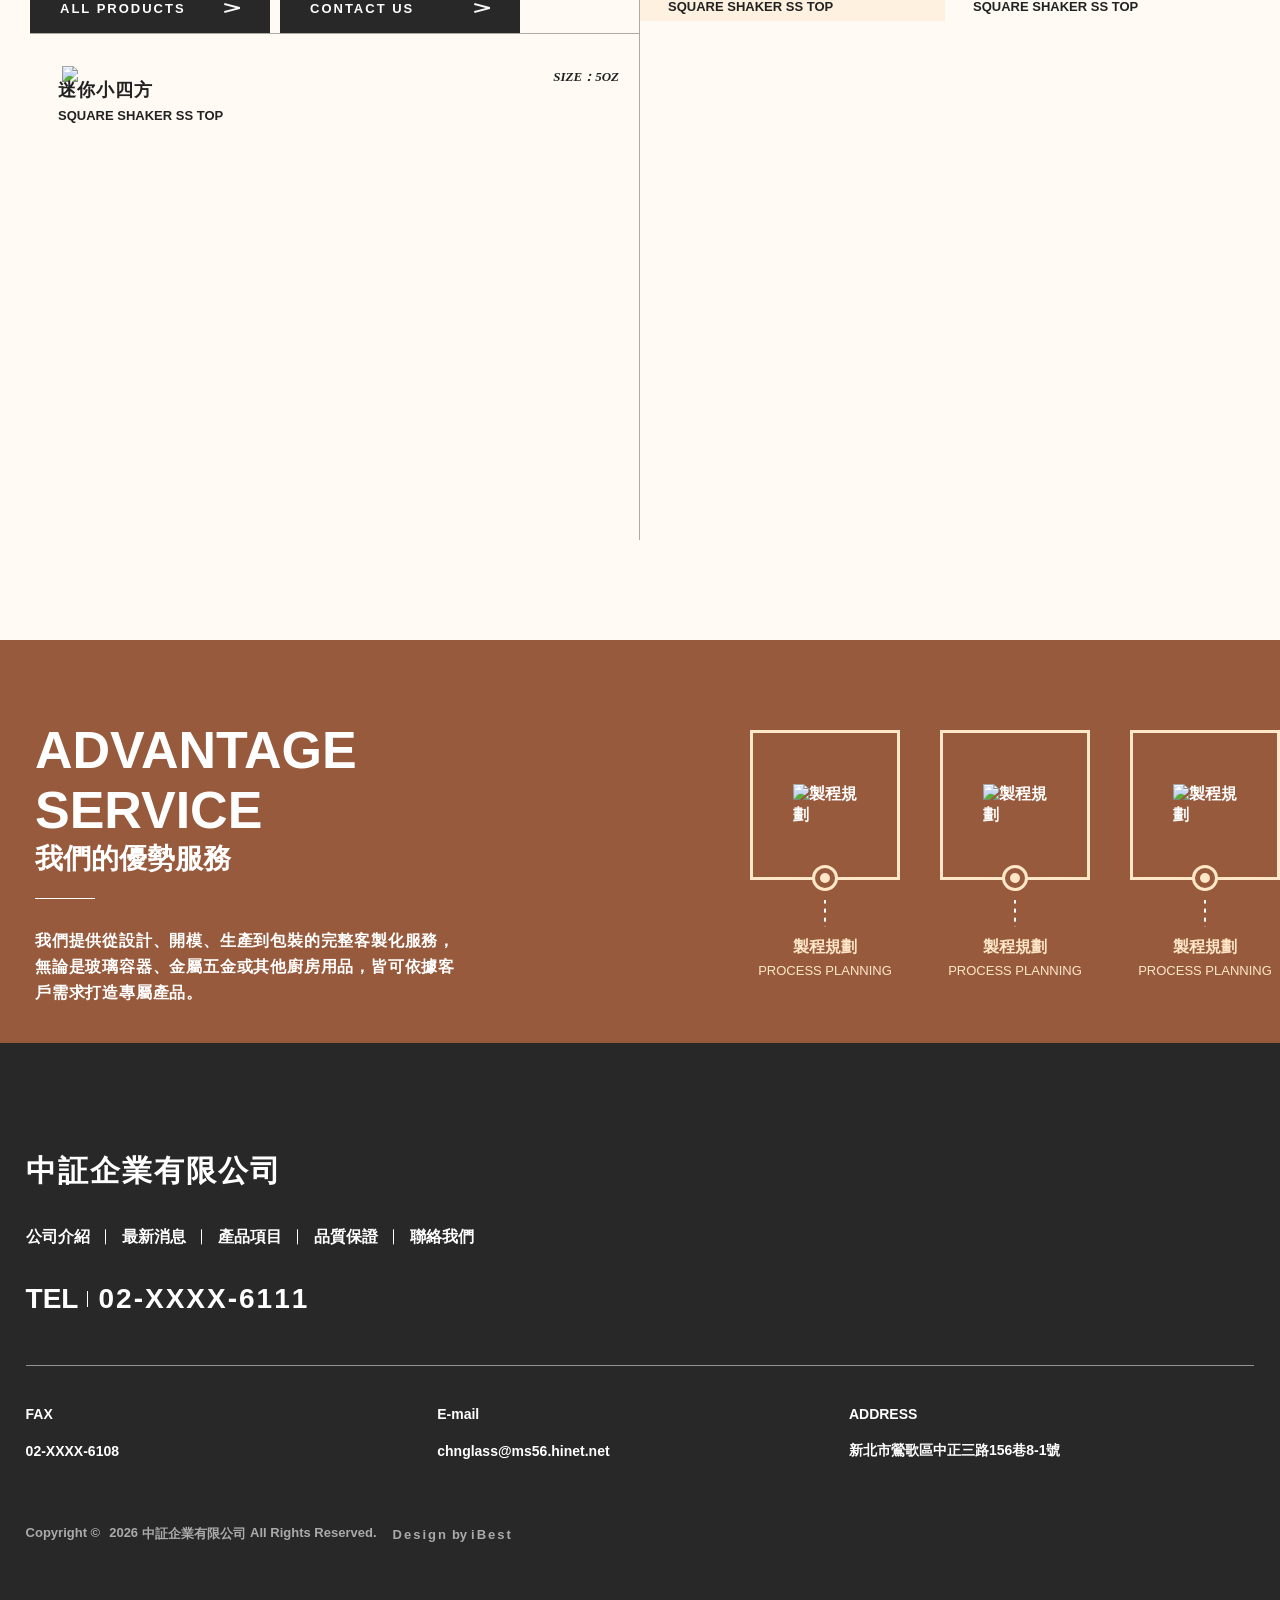
==== commit 49673cd6: "swiper基本完成" ====
--- a/index.html
+++ b/index.html
@@ -83,8 +83,8 @@
               <span class="line"></span>
             </div>
             <div class="swiper-buttons">
+              <div class="swiper-button-prev"></div>
               <div class="swiper-button-next"></div>
-              <div class="swiper-button-prev"></div>
             </div>
           </div>
         </div>
@@ -345,6 +345,10 @@
         nextEl: ".swiper-button-next",
         prevEl: ".swiper-button-prev",
       },
+      autoplay: {
+        delay: 5000,
+      },
+      loop :true
     });
   </script>
 </html>
--- a/assets/css/style.css
+++ b/assets/css/style.css
@@ -433,20 +433,28 @@
   position: absolute;
   left: 0;
   bottom: 0px;
-  width: 120px;
-  height: 240px;
   z-index: 10;
   display: flex;
   flex-direction: column;
-  border: 1px solid red;
 }
 .hero .bg .swiper-button-prev,
 .hero .bg .swiper-button-next {
+  position: static;
   display: block;
   width: 120px;
   height: 120px;
   background-color: #282828;
   margin: 0;
+  background-image: url(/assets/images/arrow.png);
+  background-repeat: no-repeat;
+  background-position: center;
+}
+.hero .bg .swiper-button-prev .swiper-navigation-icon,
+.hero .bg .swiper-button-next .swiper-navigation-icon {
+  display: none;
+}
+.hero .bg .swiper-button-next {
+  transform: rotate(180deg);
 }
 
 .aboutBox {
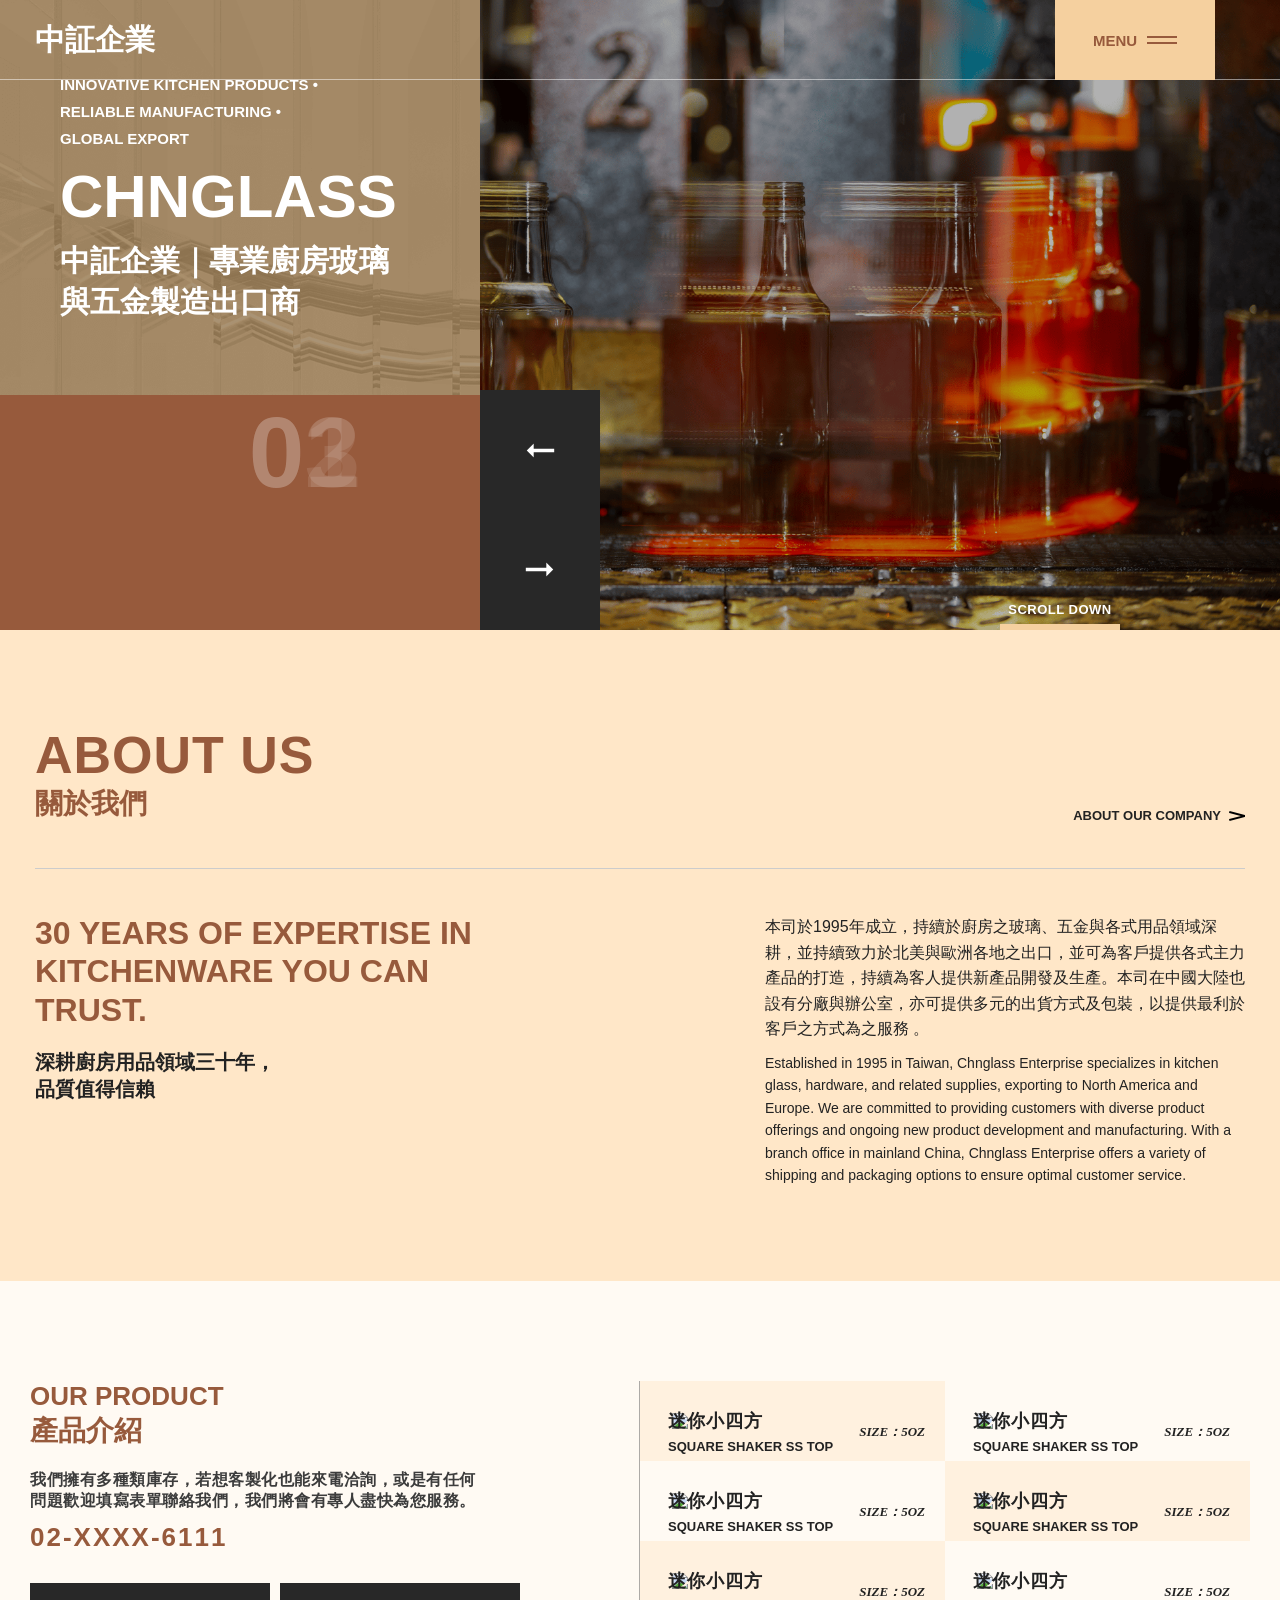
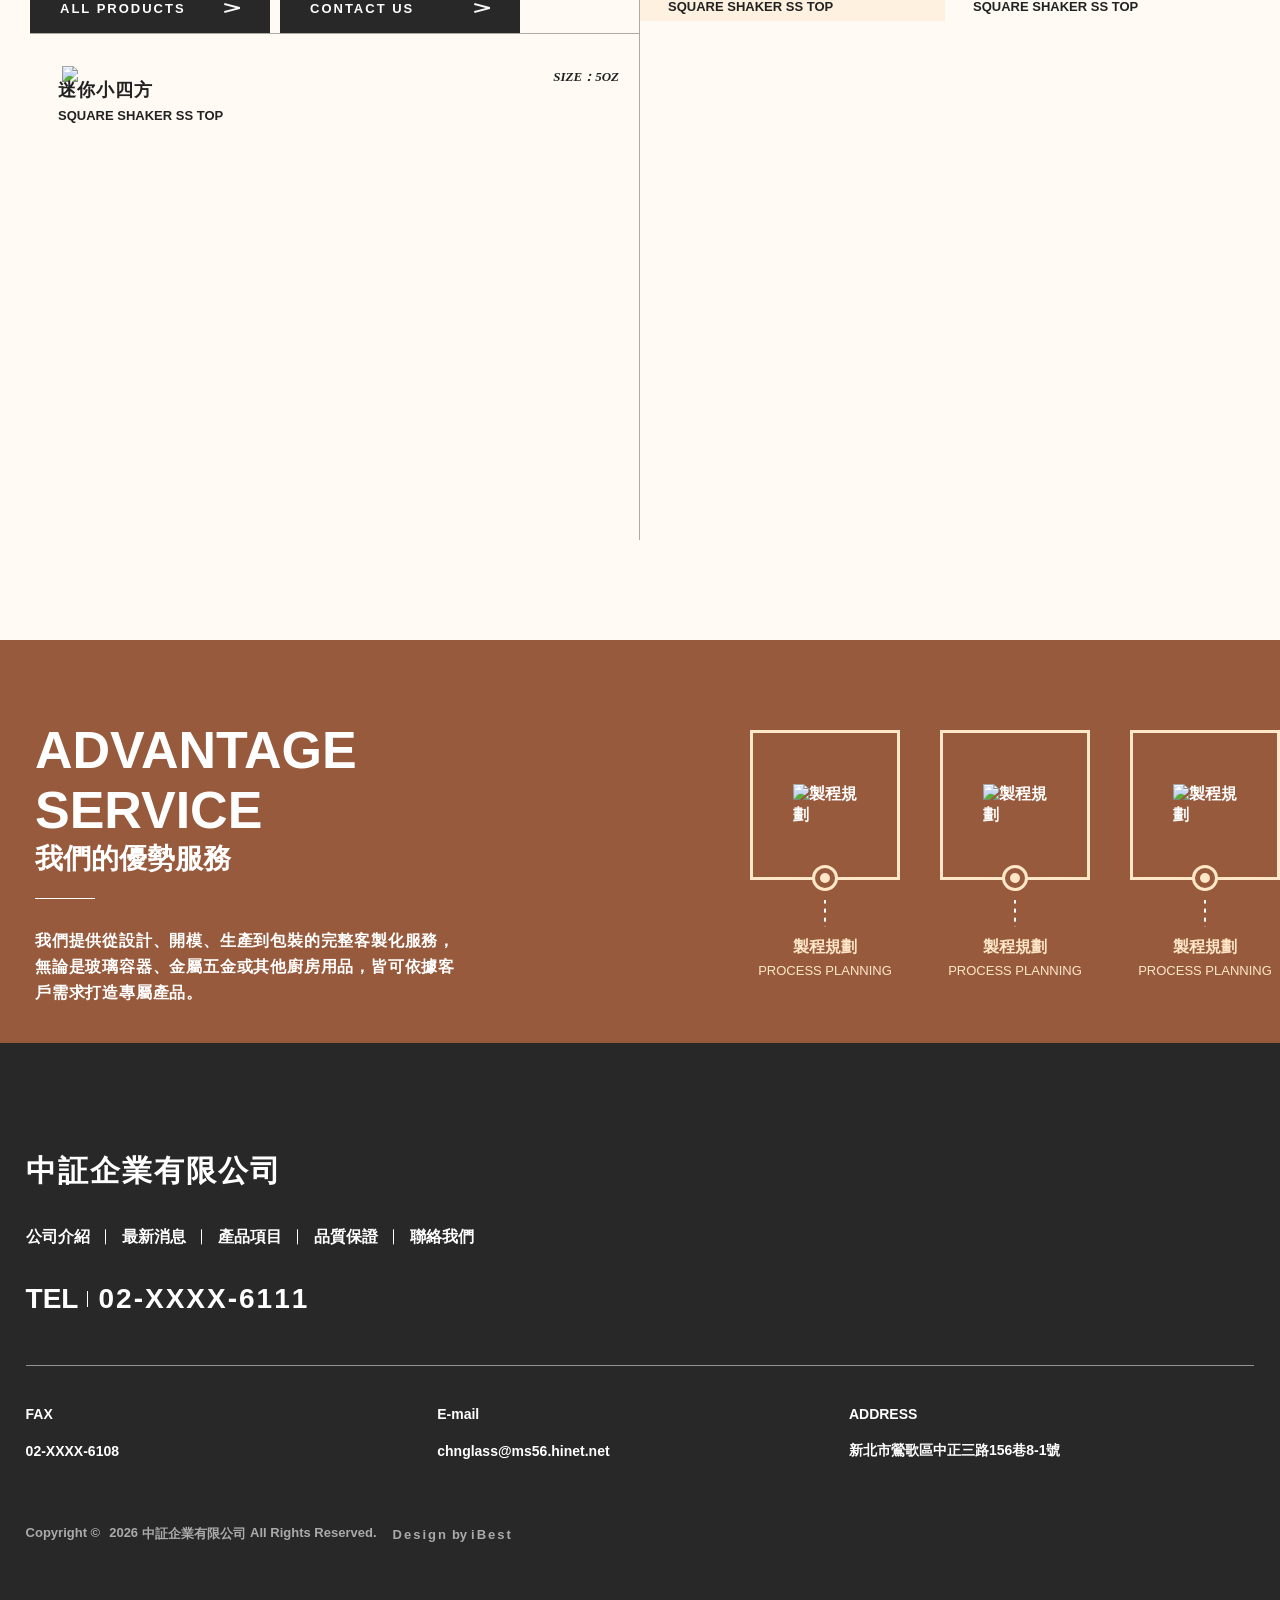
==== commit 2002116e: "hero 動態完成" ====
--- a/index.html
+++ b/index.html
@@ -48,25 +48,25 @@
                   <div class="swiper-slide card">
                     <span class="number">02</span>
                     <div class="img">
-                      <img src="./assets/images/10009.png" alt="" />
+                      <img src="./assets/images/10010.png" alt="" />
                     </div>
 
                     <div class="text">
-                      <div class="title">大四方附大香菇</div>
-                      <div class="subtitle">SQUARE SHAKER MUSHROOM TOP</div>
-                      <span class="model">2OZ</span>
+                      <div class="title">大八角附大香菇</div>
+                      <div class="subtitle">PANELED GLASS SHAKER MUSHROOM TOP</div>
+                      <span class="model">3OZ</span>
                     </div>
                   </div>
                   <div class="swiper-slide card">
                     <span class="number">03</span>
                     <div class="img">
-                      <img src="./assets/images/10009.png" alt="" />
+                      <img src="./assets/images/10011.png" alt="" />
                     </div>
 
                     <div class="text">
-                      <div class="title">大四方附大香菇</div>
-                      <div class="subtitle">SQUARE SHAKER MUSHROOM TOP</div>
-                      <span class="model">2OZ</span>
+                      <div class="title">大T形瓶</div>
+                      <div class="subtitle">MODERN GLASS SHAKER</div>
+                      <span class="model">8OZ</span>
                     </div>
                   </div>
                 </div>
@@ -83,8 +83,8 @@
               <span class="line"></span>
             </div>
             <div class="swiper-buttons">
-              <div class="swiper-button-prev"></div>
-              <div class="swiper-button-next"></div>
+              <div class="swiper-button-prev"><span></span></div>
+              <div class="swiper-button-next"><span></span></div>
             </div>
           </div>
         </div>
@@ -347,8 +347,15 @@
       },
       autoplay: {
         delay: 5000,
+        disableOnInteraction: false,
+        pauseOnMouseEnter: true,
       },
-      loop :true
+      loop: true,
+      effect: "fade",
+      fadeEffect: {
+        crossFade: true,
+      },
+      speed: 800,
     });
   </script>
 </html>
--- a/assets/css/style.css
+++ b/assets/css/style.css
@@ -325,6 +325,9 @@
   height: 100%;
   position: relative;
 }
+.hero .carousel .card {
+  cursor: pointer;
+}
 .hero .carousel .card .number {
   position: absolute;
   top: 0;
@@ -336,6 +339,8 @@
 .hero .carousel .card .img {
   position: absolute;
   z-index: 1;
+  opacity: 0;
+  transition: opacity 2s ease, transform 0.6s ease;
 }
 .hero .carousel .card .img img {
   object-fit: cover;
@@ -354,10 +359,14 @@
 .hero .carousel .card .text .title {
   font-size: 22px;
   font-weight: bolder;
+  margin-bottom: 10px;
+  opacity: 0;
+  transition: color 0.6s ease;
 }
 .hero .carousel .card .text .subtitle {
   font-size: 14px;
   font-weight: bold;
+  opacity: 0;
 }
 .hero .carousel .card .text .subtitle::after {
   content: "";
@@ -368,9 +377,38 @@
   margin: 15px 0;
 }
 .hero .carousel .card .text .model {
-  margin-bottom: 28px;
+  display: block;
   font-size: 13px;
   font-weight: bold;
+  opacity: 0;
+}
+.hero .carousel .card:hover .img {
+  transform: scale(1.04);
+}
+.hero .carousel .card:hover .text .title {
+  color: #f5d09f;
+}
+.hero .carousel .card.swiper-slide-active .img {
+  opacity: 1;
+}
+.hero .carousel .card.swiper-slide-active .text .title {
+  animation: riseAni 0.8s ease-in-out forwards;
+}
+.hero .carousel .card.swiper-slide-active .text .subtitle {
+  animation: riseAni 0.8s ease-in-out forwards 0.4s;
+}
+.hero .carousel .card.swiper-slide-active .text .model {
+  animation: riseAni 0.8s ease-in-out forwards 0.6s;
+}
+@keyframes riseAni {
+  from {
+    transform: translateY(10px);
+    opacity: 0;
+  }
+  to {
+    transform: translateY(0px);
+    opacity: 1;
+  }
 }
 .hero .bg {
   position: relative;
@@ -434,24 +472,49 @@
   left: 0;
   bottom: 0px;
   z-index: 10;
-  display: flex;
-  flex-direction: column;
 }
 .hero .bg .swiper-button-prev,
 .hero .bg .swiper-button-next {
-  position: static;
+  position: relative;
   display: block;
   width: 120px;
   height: 120px;
   background-color: #282828;
   margin: 0;
+  inset: auto;
+  overflow: hidden;
+}
+.hero .bg .swiper-button-prev span,
+.hero .bg .swiper-button-next span {
+  display: block;
+  width: 120px;
+  height: 120px;
   background-image: url(/assets/images/arrow.png);
   background-repeat: no-repeat;
   background-position: center;
+  z-index: 1;
+}
+.hero .bg .swiper-button-prev::after,
+.hero .bg .swiper-button-next::after {
+  content: "";
+  position: absolute;
+  left: 0;
+  top: 0;
+  width: 100%;
+  height: 100%;
+  background-color: #f5d09f;
+  z-index: -1;
+  transform: scaleX(0);
+  transform-origin: right center;
+  transition: transform 0.6s ease;
 }
 .hero .bg .swiper-button-prev .swiper-navigation-icon,
 .hero .bg .swiper-button-next .swiper-navigation-icon {
   display: none;
+}
+.hero .bg .swiper-button-prev:hover::after,
+.hero .bg .swiper-button-next:hover::after {
+  transform: scaleX(1);
 }
 .hero .bg .swiper-button-next {
   transform: rotate(180deg);
